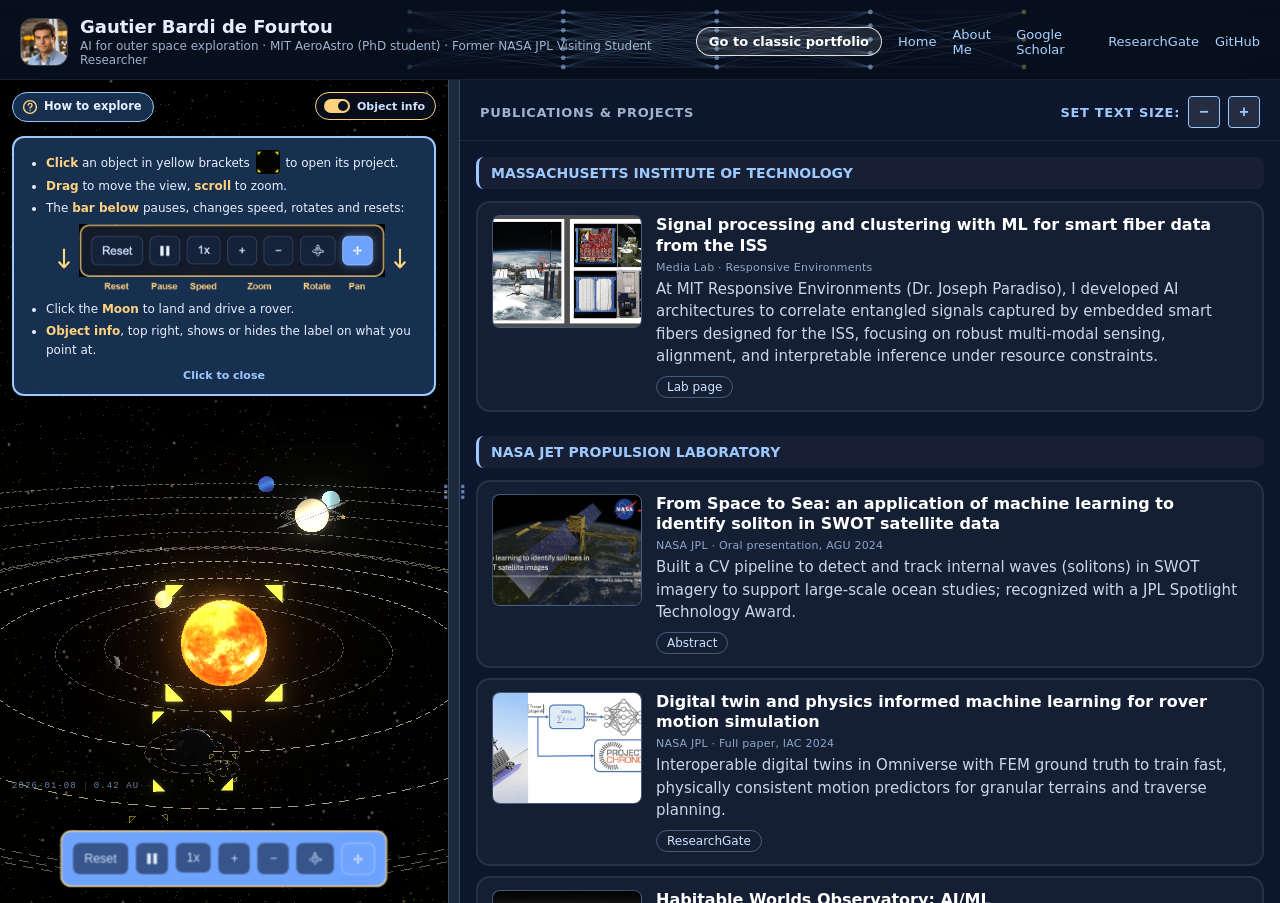
==== index.html @ c3fd6931 "Lay the detail view out as a fact sheet beside the text A project opened as a figure floated into on" ====
<!DOCTYPE html>
<html lang="en">
<head>
<meta charset="UTF-8">
<meta name="viewport" content="width=device-width, initial-scale=1.0">
<title>Solar System Research Map – Gautier Bardi de Fourtou</title>
<script>
// Mobile detection - add class to body before styles load
(function() {
  const isMobile = /Android|webOS|iPhone|iPad|iPod|BlackBerry|IEMobile|Opera Mini/i.test(navigator.userAgent) || 
                   (window.innerWidth <= 768 && window.innerHeight <= 1024);
  if (isMobile) {
    document.documentElement.classList.add('mobile-device');
  }
})();
</script>
<link rel="stylesheet" href="css/main.css">
<link rel="stylesheet" href="css/reading.css">
<link rel="stylesheet" href="demo/hover-info.css">
<link rel="stylesheet" href="demo/tour3.css">
<link rel="stylesheet" href="demo/neural.css">
<link rel="stylesheet" href="demo/mobile.css">
</head>
<body>
<!-- Simple Analytics counter -->
<script data-goatcounter="https://g242-space-portfolio.goatcounter.com/count"
        async src="//gc.zgo.at/count.js"></script>
<header class="header">
  <div class="neural-bg" id="headerNeural"></div>
  
  <img src="images/headshot.jpg" alt="Gautier Bardi de Fourtou" onclick="showAbout()"/>
  <div>
    <div class="name" onclick="showAbout()">Gautier Bardi de Fourtou</div>
    <div class="sub">AI for outer space exploration · MIT AeroAstro (PhD student) · Former NASA JPL Visiting Student Researcher</div>
  </div>
  <div class="links">
    <!-- Home is Reset: the map bar's button already returns to the opening
         view, and it is hidden at the closed-map reading stop. -->
    <a href="#" onclick="document.getElementById('btnReset').click(); return false;">Home</a>
    <a href="#about" onclick="showAbout(); return false;">About Me</a>
    <a href="https://scholar.google.co.uk/citations?user=Dm0hKWoAAAAJ&hl=en" target="_blank">Google Scholar</a>
    <a href="https://www.researchgate.net/profile/Gautier-Bardi-De-Fourtou" target="_blank">ResearchGate</a>
    <a href="https://github.com/Gautier242?tab=overview&from=2025-12-01&to=2025-12-09" target="_blank">GitHub</a>
    <!-- A reviewer used to an ordinary CV page should not have to learn a 3D
         map to read the work. Styled as a pill so it reads as the way out. -->
    <a class="portfolio-cta" href="https://gautier242.github.io/portfolio/" target="_blank" rel="noopener">Go to classic portfolio</a>
  </div>
</header>
<div class="app">
  <section class="left" id="leftPanel">
    <canvas id="canvas3d"></canvas>
    <canvas id="moonSurface" class="moon-surface"></canvas>
    <button class="instructions-toggle" id="instructionsToggle">View interaction tips</button>
    <div class="controls">
      <button id="btnReset" title="Reset View">Reset</button>
      <button id="btnPause" class="is-pause" title="Pause/Play"></button>
      
      <div style="position: relative;">
        <button id="btnSpeed" title="Animation Speed">1x</button>
        <div class="speed-dropdown" id="speedDropdown">
          <button data-speed="0.25">0.25x</button>
          <button data-speed="0.5">0.5x</button>
          <button data-speed="1">1x</button>
          <button data-speed="2">2x</button>
          <button data-speed="4">4x</button>
          <button data-speed="6">6x</button>
        </div>
      </div>

      <div id="standardControls" style="display: flex; gap: 8px;">
        <button id="btnZoomIn" title="Zoom In">+</button>
        <button id="btnZoomOut" title="Zoom Out">−</button>
        <button id="btnRotate" title="Rotate Mode (Drag)"><svg width="17" height="17" viewBox="0 0 32 32" fill="none" stroke="currentColor" stroke-width="1.4" stroke-linecap="round" stroke-linejoin="round" style="vertical-align: middle;"><defs><mask id="rotateCubeMask"><rect width="32" height="32" fill="white"/><path d="M16 7.4 L22.6 11.2 L22.6 18.8 L16 22.6 L9.4 18.8 L9.4 11.2 Z" fill="black"/></mask></defs><g mask="url(#rotateCubeMask)"><ellipse cx="16" cy="17" rx="12.6" ry="3.9"/><ellipse cx="16" cy="15" rx="3.9" ry="12.6"/></g><path d="M16 8.4 L21.7 11.7 L21.7 18.3 L16 21.6 L10.3 18.3 L10.3 11.7 Z"/><path d="M16 15 L16 8.4 M16 15 L10.3 11.7 M16 15 L21.7 11.7"/><path d="M28.6 17 l -2.3 -0.5 M28.6 17 l -0.5 2.3"/><path d="M16 2.4 l -2.3 0.5 M16 2.4 l 0.5 2.3"/></svg></button>
        <button id="btnPan" title="Pan Mode (Drag)" class="active">✢</button>
      </div>

      <div id="roverControls" style="display: none; gap: 8px;">
        <button id="btnRoverForward" title="Forward">↑</button>
        <button id="btnRoverBackward" title="Backward">↓</button>
        <button id="btnRoverLeft" title="Left">←</button>
        <button id="btnRoverRight" title="Right">→</button>
      </div>
    </div>
    
    <button class="help-toggle-btn" onclick="toggleHelp()">
      <span>ⓘ</span> HOW TO EXPLORE
    </button>

    <div class="legend" id="legendText" onclick="toggleHelp()">
  <ul class="legend-list">
    <li><b>Click</b> an object in yellow brackets <img class="legend-ret" src="images/brackets-legend.webp" width="24" height="24" alt="Four yellow corner brackets"> to open its project.</li>
    <li><b>Drag</b> to move the view, <b>scroll</b> to zoom.</li>
    <li>The <b>bar below</b> pauses, changes speed, rotates and resets:
      <span class="legend-bar-row"><svg class="legend-arrow" viewBox="0 0 16 28" aria-hidden="true"><path d="M8 2v20M2.5 16.5 8 22.5l5.5-6" fill="none" stroke="currentColor" stroke-width="2.4" stroke-linecap="round" stroke-linejoin="round"/></svg><img class="legend-bar" src="images/toolbar-legend.webp" width="370" height="87" alt="The toolbar: Reset, Pause, Speed, Zoom in and out, Rotate, Pan"><svg class="legend-arrow" viewBox="0 0 16 28" aria-hidden="true"><path d="M8 2v20M2.5 16.5 8 22.5l5.5-6" fill="none" stroke="currentColor" stroke-width="2.4" stroke-linecap="round" stroke-linejoin="round"/></svg></span></li>
    <li>Click the <b>Moon</b> to land and drive a rover.</li>
    <li><b>Object info</b>, top right, shows or hides the label on what you point at.</li>
  </ul>
  <div class="legend-close">Click to close</div>
</div>
  </section>
  <div class="resizer" id="resizer"></div>
  <aside class="right">
    <div class="neural-bg" id="rightNeural"></div>
    
    <div class="section-title" style="display: flex; justify-content: space-between; align-items: center;">
      Publications & Projects
      <div class="text-size-controls" style="display: flex; gap: 8px; align-items: center; margin-left: auto;">
        <span class="text-size-label">SET TEXT SIZE:</span>
        <button onclick="changeGlobalTextSize(-0.1)" title="Decrease text size">−</button>
        <button onclick="changeGlobalTextSize(0.1)" title="Increase text size">+</button>
    </div>
  </div>
  <div class="pubs-scroll" id="pubsList"></div>
    
    <!-- Detail View -->
    <div class="detail-view" id="detailView">
      <div class="detail-header">
        <button class="detail-close" onclick="hideDetail()" title="Close">×</button>
        <h2 id="detailHeaderTitle">Publication Details</h2>
        
        <div class="text-size-controls" style="display: flex; gap: 10px; align-items: center; margin-left: auto;">
            <span class="text-size-label">SET TEXT SIZE:</span>
            <button onclick="changeGlobalTextSize(-0.1)" title="Decrease text size">−</button>
            <button onclick="changeGlobalTextSize(0.1)" title="Increase text size">+</button>
        </div>
        </div>
      <div class="detail-content">
        <!-- Fiche layout: summary first, then the facts a reviewer looks for
             (where, venue, team, links) beside the text, not under it. -->
        <h3 class="detail-title" id="detailTitle"></h3>
        <p class="detail-lead" id="detailLead"></p>
        <div class="detail-grid">
          <aside class="detail-facts">
            <div class="detail-image" id="detailImageContainer">
              <img id="detailImg" src="" alt=""/>
            </div>
            <dl class="facts" id="detailFacts"></dl>
            <div class="detail-links" id="detailLinks"></div>
          </aside>
          <div class="detail-main">
            <div class="detail-desc" id="detailDesc"></div>
            <div id="detailSubsections"></div>
          </div>
        </div>
        <!-- superseded by the fact sheet; kept so nothing that sets them breaks -->
        <div hidden>
          <div id="detailInst"></div><div id="detailSubInst"></div>
          <div id="detailExtendedDesc"></div>
          <div id="detailAuthors"></div><div id="detailVenue"></div>
        </div>
      </div>
    </div>
  </aside>
  <div class="hover-hint" id="hoverHint"></div>
  </section>
</div>
<script src="vendor/three.min.js"></script>
<script src="js/planets-real.js"></script>
<script src="js/sun-activity.js"></script>
<script src="js/spacecraft.js"></script>
<script src="js/moon-mission.js"></script>
<script src="js/app.js"></script>
<script src="vendor/post/CopyShader.js"></script>
<script src="vendor/post/LuminosityHighPassShader.js"></script>
<script src="vendor/post/EffectComposer.js"></script>
<script src="vendor/post/RenderPass.js"></script>
<script src="vendor/post/ShaderPass.js"></script>
<script src="vendor/post/UnrealBloomPass.js"></script>
<script src="vendor/loaders/GLTFLoader.js"></script>
<script src="vendor/loaders/DRACOLoader.js"></script>
<script src="demo/cinematic.js"></script>
<script src="demo/framing.js"></script>
<script src="demo/moon-view.js"></script>
<script src="demo/real-models.js"></script>
<script src="demo/orbits.js"></script>
<script src="demo/reticles.js"></script>
<script src="demo/camera.js"></script>
<script src="demo/hover-info.js"></script>
<script src="demo/tooltips.js"></script>
<script src="demo/rover-look.js"></script>
<script src="demo/rover-tour.js"></script>
<script src="demo/tour3.js"></script>
<script src="demo/neural.js"></script>
<script src="demo/figure.js"></script>
<script src="demo/moon-touch.js"></script>
<script src="demo/mobile.js"></script>
</body>
</html>
---- css/main.css ----
:root {
  --bg: #060d1a;
  --panel: #0c162c;
  --ink: #e7eefc;
  --muted: #9fb1cc;
  --accent: #9ec9ff;
  --link: #a7d1ff;
  --selected: #6ea3ff;
  --list-font-scale: 1; 
}

.text-size-label {
    font-size: 13px;
    font-weight: 800;
    color: var(--accent); /* Uses your theme's light blue */
    text-transform: uppercase;
    white-space: nowrap;
    letter-spacing: 0.05em;
}

.detail-header .text-size-controls button {
    background: rgba(255, 255, 255, 0.1);
    border: 1px solid var(--accent);
    color: var(--accent);
    width: 30px;
    height: 30px;
    border-radius: 4px;
    cursor: pointer;
    font-weight: bold;
    display: flex;
    align-items: center;
    justify-content: center;
}

/* List View Scaling */
.pub-card { font-size: calc(15px * var(--list-font-scale)); }
.pub-title { font-size: calc(16px * var(--list-font-scale)) !important; }
.pub-inst { font-size: calc(12px * var(--list-font-scale)) !important; }
.pub-subinst { font-size: calc(11px * var(--list-font-scale)) !important; }
.pub-desc { font-size: calc(15px * var(--list-font-scale)) !important; }
.pub-links { font-size: calc(12px * var(--list-font-scale)) !important; }

/* Detail View - Increasing base sizes for readability */
.detail-title { font-size: calc(24px * var(--list-font-scale)) !important; }
.detail-inst { font-size: calc(13px * var(--list-font-scale)) !important; }
.detail-subinst { font-size: calc(12px * var(--list-font-scale)) !important; }
.detail-desc, .detail-extended-desc { font-size: calc(16px * var(--list-font-scale)) !important; }
.detail-meta, .detail-subsection li { font-size: calc(15px * var(--list-font-scale)) !important; }
.detail-links a { font-size: calc(13px * var(--list-font-scale)) !important; }

* {
  box-sizing: border-box;
  margin: 0;
  padding: 0;
}
body {
  font-family: Inter, system-ui, -apple-system, sans-serif;
  background: var(--bg);
  color: var(--ink);
  overflow: hidden;

}
a {
  color: var(--link);
  text-decoration: none;
}
a:hover {
  text-decoration: underline;
}

/* Neural Network Background - Static MLP-style */
.neural-bg {
  position: absolute;
  top: 0;
  left: 0;
  right: 0;
  bottom: 0;
  pointer-events: none;
  opacity: 0.25;
  z-index: 1;
  /* Set display to 'none' to disable neural network background */
  display: block;
}
.neural-node {
  position: absolute;
  width: 6px;
  height: 6px;
  background: rgba(158, 201, 255, 0.9);
  border-radius: 50%;
  box-shadow: 0 0 8px rgba(158, 201, 255, 0.7);
}
.neural-line {
  position: absolute;
  height: 2px;
  background: rgba(158, 201, 255, 0.4);
  transform-origin: left center;
  opacity: 0.5;
  /* position: absolute;
  height: 2px;
  background: repeating-linear-gradient(
    to right,
    rgba(158, 201, 255, 0.4) 0px,
    rgba(158, 201, 255, 0.4) 4px,
    transparent 4px,
    transparent 8px
  );
  transform-origin: left center; */
}

.header {
  display: flex;
  gap: 12px;
  align-items: center;
  padding: 16px 20px 12px;
  border-bottom: 1px solid rgba(255,255,255,.08);
  background: linear-gradient(180deg, rgba(6,13,26,.95), rgba(6,13,26,.85));
  backdrop-filter: blur(8px);
  position: relative;
  z-index: 5;
}
.header::before {
  content: '';
  position: absolute;
  top: 0;
  left: 0;
  right: 0;
  bottom: 0;
  background: 
    radial-gradient(circle at 20% 50%, rgba(110,163,255,0.02) 0%, transparent 50%),
    radial-gradient(circle at 80% 50%, rgba(110,163,255,0.02) 0%, transparent 50%);
  z-index: -1;
}
.header img {
  width: 48px;
  height: 48px;
  border-radius: 12px;
  border: 1px solid rgba(255,255,255,.2);
  cursor: pointer;
  transition: all 0.3s;
}
.header img:hover {
  transform: scale(1.05);
  border-color: var(--accent);
}
.header .name {
  font-weight: 800;
  font-size: 18px;
  cursor: pointer;
  transition: color 0.3s;
}
.header .name:hover {
  color: var(--accent);
}
.header .sub {
  color: var(--muted);
  font-size: 12px;
  margin-top: 2px;
}
.header .links {
  margin-left: auto;
  font-size: 13px;
  display: flex;
  gap: 16px;
}
.app {
  display: flex;
  height: calc(100vh - 77px);
  position: relative;
}
.left {
  flex: 0 0 35%;
  position: relative;
  background: #000;
  overflow: hidden;
  transition: flex 0.3s ease;
}
.resizer {
  width: 12px;
  background: rgba(158, 201, 255, 0.15);
  cursor: col-resize;
  position: relative;
  z-index: 50;
  transition: all 0.3s;
  display: flex;
  align-items: center;
  justify-content: center;
  border-left: 1px solid rgba(158, 201, 255, 0.2);
  border-right: 1px solid rgba(158, 201, 255, 0.2);
}
.resizer:hover {
  background: rgba(158, 201, 255, 0.35);
  width: 14px;
}
.resizer::before {
  content: '⋮⋮';
  position: absolute;
  color: rgba(158, 201, 255, 0.6);
  font-size: 18px;
  font-weight: bold;
  letter-spacing: -1px;
}
.resizer:hover::before {
  color: rgba(158, 201, 255, 1);
  letter-spacing: 0px;
}
.right {
  flex: 1;
  background: var(--panel);
  display: flex;
  flex-direction: column;
  overflow: hidden;
  position: relative;
}
#canvas3d {
  width: 100%;
  height: 100%;
  display: block;
}
.controls {
  position: absolute;
  bottom: 16px;
  left: 50%;
  transform: translateX(-50%);
  background: rgba(9, 16, 30, 0.42);
  border: 2px solid rgba(158, 201, 255, 0.4);
  border-radius: 12px;
  padding: 12px;
  backdrop-filter: blur(12px);
  z-index: 10;
  display: flex;
  gap: 8px;
  box-shadow: 0 4px 20px rgba(0, 0, 0, 0.4);
}

.controls button {
  /* blended into the map rather than a solid slab: translucent fill over a
     blur, so the scene reads through the toolbar */
  background: rgba(12, 22, 42, .55);
  backdrop-filter: blur(8px);
  color: #cfe2ff;
  border: 1px solid rgba(158, 201, 255, .22);
  border-radius: 8px;
  padding: 8px 12px;
  cursor: pointer;
  font-size: 14px;
  transition: all 0.2s;
  min-width: 36px;
  font-weight: 500;
  outline: none;
  -webkit-tap-highlight-color: transparent;
}

/* U+23F8 / U+25B6 are emoji: browsers render them from a COLOUR font, so the
   pause glyph came out orange and ignored `color` entirely. The variation
   selector helps but only where every write remembers it, and the glyph is
   written from seven different places across two files — one that forgot
   (camera.js, on every body click) was enough to bring the orange back.
   Drawn here instead, so no call site can reintroduce a colour font. */
#btnPause {
  color: #eaf1ff;
  position: relative;
  line-height: 0;
}
/* two bars for pause: a box with a middle gap punched out by a border */
#btnPause.is-pause::before {
  content: '';
  display: inline-block;
  width: 11px; height: 12px;
  border-left: 4px solid currentColor;
  border-right: 4px solid currentColor;
  box-sizing: border-box;
}
/* a right-pointing triangle for play, drawn with borders */
#btnPause.is-play::before {
  content: '';
  display: inline-block;
  width: 0; height: 0;
  border-left: 11px solid currentColor;
  border-top: 6px solid transparent;
  border-bottom: 6px solid transparent;
}

.controls button:hover {
  background: rgba(158, 201, 255, .16);
  border-color: rgba(158, 201, 255, .45);
  color: #ffffff;
  transform: translateY(-1px);
}
.controls button.active {
  background: var(--selected);
  border-color: rgba(255,255,255,.4);
  box-shadow: 0 0 10px rgba(110,163,255,.5);
  color: #ffffff;
}
.speed-dropdown {
  position: absolute;
  bottom: 100%;
  left: 0;
  margin-bottom: 8px;
  background: rgba(10, 20, 40, 0.95);
  border: 1px solid rgba(255,255,255,.2);
  border-radius: 8px;
  padding: 8px;
  display: none;
  flex-direction: column;
  gap: 6px;
  backdrop-filter: blur(12px);
  z-index: 20;
}
.speed-dropdown.active {
  display: flex;
}
.speed-dropdown button {
  background: rgba(30,60,100,.6);
  min-width: 60px;
  text-align: center;
}
.speed-dropdown button:hover {
  background: rgba(50,90,140,.8);
}
.legend {
  position: absolute;
  top: 58px; /* clears the centered HOW TO EXPLORE button */
  left: 16px;
  right: 16px;
  font-size: 12px;
  color: var(--ink);
  background: rgba(30, 60, 100, 0.8); /* Slightly more opaque for readability */
  border: 2px solid var(--accent);
  padding: 16px;
  border-radius: 12px;
  backdrop-filter: blur(12px);
  line-height: 1.6;
  box-shadow: 0 8px 32px rgba(0, 0, 0, 0.6);
  z-index: 100;
  display: none; /* Hidden by default */
  pointer-events: auto;
}

.legend.active {
  display: block; /* Shown when button is clicked */
}

.mobile-device .legend.visible {
  display: block;
}

.help-toggle-btn {
  position: absolute;
  top: 16px;
  left: 50%;                
  transform: translateX(-50%); 
  z-index: 101;
  background: rgba(30, 60, 100, 0.9);
  border: 1px solid var(--accent);
  color: var(--accent);
  padding: 8px 16px;        
  border-radius: 8px;
  cursor: pointer;
  font-size: 12px;
  font-weight: 700;
  display: flex;
  align-items: center;
  gap: 6px;
  transition: all 0.2s;
  white-space: nowrap;       
}

.help-toggle-btn:hover {
  background: var(--accent);
  color: #000;
}

/* Hide "HOW TO EXPLORE" button on mobile - mobile uses "View interaction tips" button instead */
.mobile-device .help-toggle-btn {
  display: none;
}

.section-title {
  font-size: 13px;
  color: var(--muted);
  padding: 16px 20px 12px;
  border-bottom: 1px solid rgba(255,255,255,.08);
  text-transform: uppercase;
  letter-spacing: 0.05em;
  font-weight: 600;
  position: relative;
  z-index: 2;
}
.pubs-scroll {
  flex: 1;
  overflow-y: auto;
  padding: 16px;
  scroll-behavior: smooth;
  position: relative;
  z-index: 2;
}
.pubs-scroll::-webkit-scrollbar {
  width: 8px;
}
.pubs-scroll::-webkit-scrollbar-track {
  background: rgba(255,255,255,.02);
}
.pubs-scroll::-webkit-scrollbar-thumb {
  background: rgba(255,255,255,.15);
  border-radius: 4px;
}
.institution-group {
  margin-bottom: 24px;
}
.institution-title {
  font-size: 14px;
  font-weight: 700;
  color: var(--accent);
  margin-bottom: 12px;
  padding: 8px 12px;
  background: rgba(255,255,255,.04);
  border-radius: 8px;
  border-left: 3px solid var(--accent);
}
.pub-card {
  background: rgba(255,255,255,.04);
  border: 2px solid rgba(255,255,255,.08);
  border-radius: 14px;
  padding: 16px;
  margin-bottom: 14px;
  transition: all 0.3s ease;
  cursor: pointer;
  display: block;
  overflow: auto;
}
.pub-card::after {
  content: "";
  display: table;
  clear: both;
}
.pub-card:hover {
  transform: translateY(-2px);
  border-color: rgba(110,163,255,.4);
  box-shadow: 0 4px 20px rgba(0,0,0,.3);
}
.pub-card.highlighted {
  border-color: rgba(110,163,255,.6);
  background: rgba(110,163,255,.08);
}
.pub-image {
  width: 250px;
  max-width: 45%;
  height: auto;
  min-height: 188px;
  flex-shrink: 0;
  border-radius: 8px;
  background: linear-gradient(135deg, #1a3a6a, #0d1f3f);
  border: 1px solid rgba(255,255,255,.2);
  display: flex;
  align-items: center;
  justify-content: center;
  font-size: 40px;
  overflow: hidden;
  float: left;
  margin-right: 16px;
  margin-bottom: 10px;
}
@media (max-width: 800px) {
  .pub-image {
    float: none;
    max-width: 100%;
    margin-right: 0;
  }
}
.pub-image img {
  width: 100%;
  height: 100%;
  object-fit: contain;
}
.pub-content {
  overflow: hidden;
}
.pub-header {
  margin-bottom: 8px;
}
.pub-title {
  font-size: 15px;
  font-weight: 600;
  color: #cfe2ff;
  line-height: 1.3;
  margin-bottom: 4px;
}
.pub-title:hover {
  color: var(--accent);
}
.pub-inst {
  font-size: 11px;
  color: var(--accent);
  font-weight: 500;
  text-transform: uppercase;
  letter-spacing: 0.03em;
}
.pub-subinst {
  font-size: 10px;
  color: var(--muted);
  font-weight: 400;
  text-transform: none;
  letter-spacing: 0.02em;
  margin-top: 3px;
  font-style: italic;
}
.pub-desc {
  font-size: 14px;
  color: #dbe7ff;
  line-height: 1.4;
  margin-bottom: 8px;
  text-align: justify;
}
.pub-meta {
  font-size: 1px;
  color: var(--muted);
  line-height: 1.5;
  margin-top: 8px;
}
.pub-links {
  margin-top: 8px;
  padding-top: 8px;
  border-top: 1px solid rgba(255,255,255,.08);
  font-size: 11px;
  clear: both;
}
.pub-links a {
  margin-right: 12px;
}

/* Detail View */
.detail-view {
  position: absolute;
  top: 0;
  left: 0;
  right: 0;
  bottom: 0;
  background: var(--panel);
  z-index: 100;
  overflow-y: auto;
  display: none;
}
.detail-view.active {
  display: block;
}

:root {
  --detail-font-scale: 1;
}
.detail-content {
  font-size: calc(16px * var(--detail-font-scale));
}
.text-size-controls {
  display: flex;
  gap: 5px;
  margin-left: auto;
  align-items: center;
}
.text-size-controls button {
    background: rgba(255, 255, 255, 0.1);
    border: 1px solid var(--accent); /* Changed from rgba to var(--accent) */
    color: var(--accent);
    width: 32px;  /* Increased from 28px */
    height: 32px; /* Increased from 28px */
    border-radius: 4px;
    cursor: pointer;
    font-weight: bold;
    font-size: 16px; /* Added for better visibility */
}

.detail-header {
  display: flex;
  align-items: center;
  gap: 12px;
  padding: 20px;
  border-bottom: 1px solid rgba(255,255,255,.08);
  position: sticky;
  top: 0;
  background: var(--panel);
  z-index: 10;
}
.detail-close {
  background: rgba(255,255,255,.1);
  border: 1px solid rgba(255,255,255,.2);
  color: var(--ink);
  width: 32px;
  height: 32px;
  border-radius: 6px;
  cursor: pointer;
  display: flex;
  align-items: center;
  justify-content: center;
  font-size: 16px;
  transition: all 0.2s;
}
.detail-close:hover {
  background: rgba(255,255,255,.2);
}
.detail-content {
  padding: 20px;
  clear: both;
}
.detail-top {
  display: block;
  margin-bottom: 20px;
}
.detail-image {
  width: 100%;
  max-width: 500px;
  height: auto;
  /* was min-height:350px with object-fit:cover below, which cropped every
     figure to fill a fixed box. These are scientific figures; they are shown
     whole or not at all. The box now follows the figure. */
  min-height: 0;
  border-radius: 12px;
  overflow: hidden;
  border: 1px solid rgba(255,255,255,.2);
  display: flex;
  align-items: center;
  justify-content: center;
  background: linear-gradient(135deg, #1a3a6a, #0d1f3f);
  float: left;
  margin-right: 20px;
  margin-bottom: 20px;
}
.detail-image.about-image {
  max-width: 125px;
  min-height: 125px;
}
.detail-image img {
  width: 100%;
  height: auto;
  object-fit: contain;
  display: block;
  cursor: zoom-in;
}
.detail-info {
  min-width: 0;
}
.detail-title {
  font-size: 22px;
  font-weight: 700;
  color: #cfe2ff;
  margin-bottom: 12px;
  line-height: 1.2;
}
.detail-inst {
  font-size: 12px;
  color: var(--accent);
  font-weight: 600;
  text-transform: uppercase;
  letter-spacing: 0.05em;
  margin-bottom: 12px;
}
.detail-subinst {
  font-size: 11px;
  color: var(--muted);
  font-weight: 400;
  text-transform: none;
  letter-spacing: 0.02em;
  margin-top: -8px;
  margin-bottom: 12px;
  font-style: italic;
}
.detail-desc {
  font-size: 15px;
  color: #dbe7ff;
  line-height: 1.6;
  text-align: justify;
}
.detail-extended {
  clear: both;
  padding: 0 20px 20px;
}
.detail-meta {
  font-size: 14px;
  color: var(--muted);
  line-height: 1.8;
  margin-bottom: 16px;
}
.detail-meta strong {
  color: var(--accent);
}
.detail-subsection {
  margin-top: 24px;
}
.detail-subsection h4 {
  font-size: 16px;
  color: var(--accent);
  margin-bottom: 12px;
  font-weight: 600;
}
.detail-subsection ul {
  list-style: none;
  padding: 0;
}
.detail-subsection li {
  margin-bottom: 8px;
  padding-left: 16px;
  position: relative;
  line-height: 1.6;
}
.detail-subsection li::before {
  content: '→';
  position: absolute;
  left: 0;
  color: var(--accent);
}
.detail-links {
  padding-top: 16px;
  border-top: 1px solid rgba(255,255,255,.08);
}
.detail-links a {
  display: inline-block;
  margin-right: 16px;
  margin-bottom: 8px;
  padding: 8px 16px;
  background: rgba(110,163,255,.2);
  border-radius: 6px;
  color: var(--accent);
  text-decoration: none;
  font-size: 12px;
  transition: all 0.2s;
}
.detail-links a:hover {
  background: rgba(110,163,255,.3);
  transform: translateY(-1px);
}

/* Responsive image sizing based on panel width */
@media (max-width: 1200px) {
  .pub-image {
    width: 200px;
    min-height: 150px;
  }
}
@media (max-width: 900px) {
  .pub-image {
    width: 150px;
    min-height: 113px;
  }
}
/* Moon Surface View */
.moon-surface {
  position: absolute;
  top: 0;
  left: 0;
  width: 100%;
  height: 100%;
  display: none;
  background: radial-gradient(ellipse at center, #1a1a2e 0%, #000000 100%);
}
.moon-surface.active {
  display: block;
}
/* Hover Hints */
.hover-hint {
  position: fixed;
  background: rgba(10, 20, 40, 0.95);
  color: var(--accent);
  padding: 8px 12px;
  border-radius: 8px;
  font-size: 12px;
  font-weight: 500;
  pointer-events: none;
  z-index: 1000;
  border: 1px solid rgba(158, 201, 255, 0.3);
  box-shadow: 0 4px 12px rgba(0, 0, 0, 0.5);
  white-space: nowrap;
  opacity: 0;
  transition: opacity 0.2s;
  backdrop-filter: blur(8px);
}
.hover-hint.active {
  opacity: 1;
}

/* ============================================
   MOBILE RESPONSIVE STYLES
   ============================================ */
.mobile-device body {
  overflow-y: auto;
  overflow-x: hidden;
}

/* Mobile Header - Compact with headshot only */
.mobile-device .header {
  flex-direction: row;
  align-items: center;
  padding: 12px 16px;
  gap: 12px;
}

.mobile-device .header img {
  width: 40px;
  height: 40px;
  border-radius: 10px;
}

.mobile-device .header .name {
  font-size: 16px;
  margin-top: 0;
}

.mobile-device .header .sub {
  font-size: 11px;
  margin-top: 2px;
  line-height: 1.3;
}

.mobile-device .header .links {
  margin-left: auto;
  margin-top: 0;
  flex-wrap: wrap;
  gap: 12px;
  font-size: 12px;
}

/* Mobile App Layout - Vertical Stack */
.mobile-device .app {
  flex-direction: column;
  height: auto;
  min-height: calc(100vh - 120px);
}

/* Mobile Animation Section - Always fixed reduced size (1/5th smaller than 25vh = 20vh) */
.mobile-device .left {
  flex: 0 0 auto;
  width: 100%;
  height: 20vh !important;
  min-height: 180px !important;
  order: 2;
  position: relative;
}

/* Remove expand button */
.mobile-device .left::before {
  display: none;
}

.mobile-device .resizer {
  display: none;
}

/* Mobile Controls - Finger-friendly buttons - Only show when expanded */
.mobile-device .controls {
  bottom: 12px;
  left: 50%;
  transform: translateX(-50%);
  padding: 8px;
  gap: 6px;
  flex-wrap: nowrap;
  justify-content: center;
  max-width: 95%;
  opacity: 0;
  pointer-events: none;
  transition: opacity 0.3s ease;
  white-space: nowrap;
  overflow-x: auto;
}

/* Smaller controls for mobile - 1.125x size (50% bigger than 0.75x), bottom center, always visible */
.mobile-device .left .controls {
  opacity: 0.6;
  pointer-events: all;
  padding: 5px;
  gap: 3.5px;
  max-width: auto;
  left: 50%;
  right: auto;
  transform: translateX(-50%) scale(1.125);
  transform-origin: bottom center;
  bottom: 8px;
}

.mobile-device .left .controls button {
  min-width: 33px;
  min-height: 30px;
  padding: 5px 8px;
  font-size: 11px;
}

.mobile-device .controls button {
  min-width: 50px;
  min-height: 44px;
  padding: 10px 14px;
  font-size: 16px;
  font-weight: 600;
  touch-action: manipulation;
  
}

/* Mobile Instructions Button - Only show when expanded */
.mobile-device .instructions-toggle {
  position: absolute;
  top: 12px;
  right: 12px;
  background: rgba(30, 60, 100, 0.6);
  border: 2px solid rgba(158, 201, 255, 0.4);
  border-radius: 8px;
  padding: 7px 9px;
  color: var(--accent);
  font-size: 12px;
  font-weight: 600;
  cursor: pointer;
  z-index: 15;
  opacity: 0;
  pointer-events: none;
  transition: opacity 0.3s ease;
  touch-action: manipulation;
  backdrop-filter: blur(12px);
  box-shadow: 0 4px 12px rgba(0, 0, 0, 0.4);
}

/* Instructions toggle always visible on mobile */
.mobile-device .instructions-toggle {
  opacity: 1;
  pointer-events: all;
}

/* Mobile Legend - Toggleable */
.mobile-device .legend {
  position: absolute;
  top: 50px;
  left: 16px;
  right: 16px;
  font-size: 11px;
  color: var(--ink);
  background: rgba(30, 60, 100, 0.5);
  border: 2px solid rgba(158, 201, 255, 0.4);
  padding: 12px 16px;
  border-radius: 12px;
  backdrop-filter: blur(12px);
  line-height: 1.5;
  box-shadow: 0 4px 20px rgba(0, 0, 0, 0.4);
  display: none;
  z-index: 14;
}

.mobile-device .legend.visible {
  display: block;
}

/* Speed button - Show on mobile when expanded */
.mobile-device .speed-dropdown {
  position: absolute;
  bottom: 100%;
  left: 0;
  margin-bottom: 8px;
  background: rgba(10, 20, 40, 0.95);
  border: 1px solid rgba(255,255,255,.2);
  border-radius: 8px;
  padding: 8px;
  display: none;
  flex-direction: column;
  gap: 6px;
  backdrop-filter: blur(12px);
  z-index: 1000 !important;
  min-width: 70px;
}

.mobile-device .speed-dropdown.active {
  display: flex;
}

/* keep the fixed-positioned dropdown within the screen on small viewports */
.mobile-device .speed-dropdown {
  max-height: 70vh;
  overflow-y: auto;
}

.mobile-device .speed-dropdown button {
  background: rgba(30,60,100,.6);
  min-width: 60px;
  text-align: center;
}

.mobile-device .speed-dropdown button:hover {
  background: rgba(50,90,140,.8);
}

/* Rotate/pan buttons always visible on mobile */
.mobile-device #btnRotate,
.mobile-device #btnPan {
  display: inline-block;
}

/* Zoom buttons visible on mobile when expanded */
.mobile-device #btnZoomIn,
.mobile-device #btnZoomOut {
  display: inline-block;
}

/* Speed button visible on mobile (speed selection x2/x4/x6 restored) */
.mobile-device #btnSpeed {
  display: inline-block;
}

/* Mobile Publications Section - Always takes remaining space */
.mobile-device .right {
  flex: 1 1 auto;
  order: 3;
  max-height: 80vh;
  min-height: 400px;
  position: relative;
}

.mobile-device .section-title {
  padding: 12px 16px;
  font-size: 12px;
  cursor: pointer;
  user-select: none;
  position: relative;
  background: rgba(30, 60, 100, 0.3);
  transition: background 0.2s;
}

.mobile-device .section-title:active {
  background: rgba(30, 60, 100, 0.5);
}



.mobile-device .right.expanded .section-title::after {
  transform: rotate(180deg);
}

.mobile-device .pubs-scroll {
  padding: 12px;
  max-height: calc(80vh - 50px);
  overflow-y: auto;
}

/* Mobile Publication Cards */
.mobile-device .pub-card {
  padding: 12px;
  margin-bottom: 12px;
}

.mobile-device .pub-image {
  width: 120px;
  max-width: 120px;
  /* Force auto height to kill the green empty space */
  height: auto !important;
  min-height: 0 !important;
  
  float: left;
  margin-right: 16px;
  margin-bottom: 12px; /* Reduced slightly */
  flex-shrink: 0;
  box-sizing: border-box;
  
  /* Ensure frame hugs image */
  display: block;
}

.mobile-device .pub-image img {
  width: 100%;
  height: auto;
  object-fit: contain;
}

.mobile-device .pub-content {
  overflow: visible;
  display: block;
}

.mobile-device .pub-header {
  margin-bottom: 8px;
  width: auto;
  /* No max-width constraint - let it flow naturally to the right of image */
}

.mobile-device .pub-title {
  font-size: 16px;
  margin-bottom: 4px;
}

.mobile-device .pub-inst {
  font-size: 12px;
  margin-bottom: 2px;
}

.mobile-device .pub-subinst {
  font-size: 11px;
  margin-bottom: 8px;
}

.mobile-device .pub-desc {
  display: block;
  margin-top: 12px;
  font-size: 14px;
  line-height: 1.6;
}

.mobile-device .pub-meta {
  clear: both;
  width: 100%;
  margin-top: 12px;
  font-size: 12px;
}

.mobile-device .pub-links {
  clear: both;
  width: 100%;
  margin-top: 8px;
  font-size: 12px;
}

/* Disable hover effects on mobile */
.mobile-device .pub-card:hover {
  transform: none;
}

.mobile-device .pub-card.highlighted {
  border-color: rgba(110,163,255,.6);
  background: rgba(110,163,255,.08);
}

/* Disable hover hints on mobile */
.mobile-device .hover-hint {
  display: none;
}

/* Mobile Detail View */
.mobile-device .detail-view {
  position: absolute;
  top: 0;
  left: 0;
  right: 0;
  bottom: 0;
  z-index: 200;
  max-height: 100%;
  overflow-y: auto;
}

.mobile-device .detail-image {
  float: none;
  /* Image takes full width, title starts below */
  max-width: 75%; 
  width: auto;
  height: auto !important; /* Fixes the frame height issue */
  min-height: 0 !important;
  
  /* margin-right: 0; */
  /* margin-bottom: 16px; */
  margin: 0 auto 16px auto;
  flex-shrink: 0;
  border-radius: 12px;
  overflow: hidden;
  border: 1px solid rgba(255,255,255,.2);
  display: block; 
  background: linear-gradient(135deg, #1a3a6a, #0d1f3f);
}

.mobile-device .detail-image img {
  width: 100%;
  height: auto;
  display: block; /* Removes tiny gap at bottom of image */
  object-fit: contain;
}

.mobile-device .detail-image.about-image {
  max-width: 125px;
  min-height: 125px;
  width: 125px;
  height: 125px;
}

.mobile-device .detail-image img {
  width: 100%;
  height: auto;
  object-fit: contain;
}

.mobile-device .detail-top {
  display: block;
  margin-bottom: 20px;
  overflow: hidden;
}

.mobile-device .detail-info {
  overflow: visible;
  display: block;
  min-width: 0;
}

.mobile-device .detail-title {
  margin-bottom: 12px;
  font-size: 20px;
  line-height: 1.2;
  text-align: justify;
}

.mobile-device .detail-inst {
  margin-bottom: 12px;
  font-size: 13px;
}

.mobile-device .detail-subinst {
  margin-top: -8px;
  margin-bottom: 12px;
  font-size: 12px;
}

.mobile-device .detail-desc {
  text-align: left;
  line-height: 1.6;
  font-size: 15px;
  margin-top: 12px;
  text-align: justify;
  text-justify: inter-word;
  /* Always start below the picture from far left to far right */
}

.mobile-device .detail-extended {
  clear: both;
  width: 100%;
  margin-top: 0;
  padding: 0 20px 20px;
}

.mobile-device .detail-extended-desc {
  width: 100%;
  margin-bottom: 16px;
  font-size: 15px;
  line-height: 1.6;
  text-align: left;
  /* Starts from far left below the picture, just like authors/venue */
}

.mobile-device .detail-content {
  padding: 16px;
}

/* Disable thin interactions on mobile - no pinch zoom */
.mobile-device canvas {
  touch-action: pan-x pan-y;
}

/* Prevent text selection during drag on mobile */
.mobile-device * {
  -webkit-tap-highlight-color: transparent;
  -webkit-touch-callout: none;
}

/* ==========================================================================
   MISSION: VIPER — HUD, intro card, exit button (v1 blue palette)
   ========================================================================== */
#missionHud {
  position: absolute;
  top: 64px; /* below the HOW TO EXPLORE button zone */
  right: 16px;
  z-index: 60;
  font-family: ui-monospace, 'SF Mono', Menlo, monospace;
  background: rgba(30, 60, 100, 0.9);
  border: 1px solid var(--accent);
  border-radius: 10px;
  padding: 10px 14px;
  min-width: 150px;
  display: none;
  backdrop-filter: blur(8px);
  box-shadow: 0 4px 20px rgba(0, 0, 0, 0.4);
}
#missionHud.visible { display: block; }
.hud-row {
  display: flex;
  align-items: baseline;
  gap: 8px;
  font-size: 12px;
  line-height: 1.9;
  color: var(--ink);
}
.hud-title {
  font-size: 10px;
  font-weight: 700;
  letter-spacing: 0.12em;
  color: var(--accent);
  border-bottom: 1px solid rgba(158, 201, 255, 0.3);
  padding-bottom: 5px;
  margin-bottom: 5px;
}
.hud-label { color: var(--muted); font-size: 10px; letter-spacing: 0.06em; }
.hud-value { color: #ffffff; font-weight: 600; margin-left: auto; font-variant-numeric: tabular-nums; }
.hud-unit { color: var(--muted); font-size: 9px; }

#missionExit {
  position: absolute;
  bottom: 16px;
  right: 16px;
  z-index: 60;
  display: none;
  font-family: inherit;
  font-size: 12px;
  font-weight: 700;
  background: rgba(30, 60, 100, 0.9);
  border: 1px solid var(--accent);
  color: var(--accent);
  border-radius: 8px;
  padding: 9px 14px;
  cursor: pointer;
  backdrop-filter: blur(8px);
}
#missionExit.visible { display: block; }
#missionExit:hover { background: var(--accent); color: #000; }

#missionIntro {
  position: absolute;
  inset: 0;
  z-index: 90;
  display: none;
  align-items: center;
  justify-content: center;
  background: rgba(3, 8, 16, 0.55);
}
#missionIntro.visible { display: flex; }
.intro-card {
  max-width: 340px;
  margin: 16px;
  background: rgba(12, 22, 44, 0.97);
  border: 2px solid var(--accent);
  border-radius: 12px;
  padding: 22px 24px;
  text-align: center;
  box-shadow: 0 8px 32px rgba(0, 0, 0, 0.6);
}
.intro-eyebrow {
  font-family: ui-monospace, 'SF Mono', Menlo, monospace;
  font-size: 9px;
  font-weight: 600;
  letter-spacing: 0.14em;
  color: var(--muted);
  margin-bottom: 10px;
}
.intro-card h3 {
  font-size: 21px;
  font-weight: 800;
  color: #cfe2ff;
  margin-bottom: 10px;
}
.intro-card p { font-size: 13px; color: var(--ink); line-height: 1.55; margin-bottom: 14px; }
.intro-keys {
  font-family: ui-monospace, 'SF Mono', Menlo, monospace;
  font-size: 10.5px;
  color: var(--muted);
  margin-bottom: 16px;
}
.intro-keys span { color: var(--accent); font-weight: 700; }
#missionStart {
  font-size: 13px;
  font-weight: 700;
  background: var(--selected);
  color: #ffffff;
  border: 1px solid rgba(255, 255, 255, 0.3);
  border-radius: 8px;
  padding: 11px 22px;
  cursor: pointer;
}
#missionStart:hover { background: var(--accent); color: #000; }

.mobile-device #missionHud { top: 10px; right: 10px; min-width: 124px; padding: 8px 10px; }
.mobile-device #missionHud .hud-row { font-size: 10.5px; line-height: 1.7; }
.mobile-device #missionExit { bottom: 76px; right: 10px; }

/* ==========================================================================
   MOBILE LANDSCAPE: switch from the stacked portrait layout to a desktop-like
   side-by-side view (animation left, publications right). Scoped to
   .mobile-device so real desktops (always landscape) are never affected.
   Body becomes a flex column (header + app) so the app fills the exact
   remaining height with no magic numbers.
   ========================================================================== */
@media (orientation: landscape) {
  .mobile-device body {
    display: flex;
    flex-direction: column;
    height: 100vh;
    height: 100dvh;
    overflow: hidden;
  }
  .mobile-device .header { flex: 0 0 auto; }

  .mobile-device .app {
    flex: 1 1 auto;
    flex-direction: row;
    height: auto;
    min-height: 0;
  }

  /* Animation on the left */
  .mobile-device .left {
    order: 1;
    flex: 0 0 42%;
    width: 42%;
    height: 100% !important;
    min-height: 0 !important;
  }

  /* Publications on the right, internal scroll (page itself doesn't scroll) */
  .mobile-device .right {
    order: 2;
    flex: 1 1 auto;
    height: 100%;
    max-height: none;
    min-height: 0;
    display: flex;
    flex-direction: column;
  }
  .mobile-device .section-title { flex: 0 0 auto; }
  .mobile-device .pubs-scroll {
    flex: 1 1 auto;
    max-height: none;
    height: auto;
    overflow-y: auto;
  }

  /* thin divider between the panels, matching desktop (no drag needed) */
  .mobile-device .resizer {
    display: block;
    flex: 0 0 2px;
    width: 2px;
    background: rgba(158, 201, 255, 0.25);
    cursor: default;
  }

  /* controls back to their normal always-visible state in the left panel */
  .mobile-device .left .controls { bottom: 8px; }
}

/* ==========================================================================
   MOBILE: the VIPER mission intro overlay is appended inside .left, which on
   mobile is only ~20vh tall with overflow:hidden — the card and its BEGIN
   TRAVERSE button got clipped and were unreachable. Promote the overlay to a
   full-screen fixed layer and cap the card so the whole thing (button
   included) is always visible and scrollable if needed.
   ========================================================================== */
.mobile-device #missionIntro {
  position: fixed;
  inset: 0;
  z-index: 3000;
  padding: 16px;
}
.mobile-device .intro-card {
  max-width: 90vw;
  max-height: 84vh;
  overflow-y: auto;
  padding: 18px 18px;
}
.mobile-device .intro-card h3 { font-size: 18px; }
.mobile-device .intro-card p { font-size: 12.5px; line-height: 1.5; margin-bottom: 12px; }
.mobile-device .intro-keys { font-size: 11px; margin-bottom: 14px; }
.mobile-device #missionStart { padding: 13px 24px; font-size: 14px; }

/* Way out to the traditional portfolio. The 3D map is not what someone used to
   a normal CV page expects to land on, so this one header link is a pill
   instead of plain text. Mobile turns it back into an icon (mobile.css). */
.header .links a.portfolio-cta {
  padding: 6px 12px;
  border: 1px solid var(--accent);
  border-radius: 999px;
  color: var(--accent);
  text-decoration: none;
  font-weight: 600;
  white-space: nowrap;
  transition: background 0.2s;
}
.header .links a.portfolio-cta:hover { background: rgba(110,163,255,.18); }
/* Desktop: first in the row, left of Home, vertically centred in the banner,
   and white so it stands out from the plain links. Kept last in the markup so
   the phone's icon row (mobile.js) does not reorder. */
html:not(.mobile-device) .header .links { align-items: center; }
html:not(.mobile-device) .header .links a.portfolio-cta {
  order: -1;
  color: #fff;
  border-color: rgba(255, 255, 255, .85);
  background: rgba(255, 255, 255, .1);
}
html:not(.mobile-device) .header .links a.portfolio-cta:hover { background: rgba(255, 255, 255, .22); }

/* "In the press" on the lunar base project. Two screenshots that were
   rendering ~800 px wide, taller than the window. They sit side by side now,
   sized off the viewport height so they stay a thumbnail on any screen, and
   each opens full size in a new tab (same pattern as the figure, figure.js).
   The caption is held to its image's width by the width:0/min-width trick. */
.press-row { display: flex; flex-wrap: wrap; gap: 16px; margin: 10px 0 16px; }
.press-fig { display: inline-flex; flex-direction: column; }
.press-fig img {
  display: block; width: auto; max-width: 100%; object-fit: contain;
  height: clamp(220px, 52vh, 560px);
  border-radius: 8px; cursor: zoom-in;
  border: 1px solid rgba(158, 201, 255, .25);
}
.press-fig a:hover img { border-color: var(--accent); }
.press-cap {
  width: 0; min-width: 100%;
  font-size: .85em; opacity: .72; margin-top: 6px; line-height: 1.4;
  text-align: left;   /* the description is justified; at this width that leaves holes */
}
.mobile-device .press-fig img { height: clamp(140px, 34vh, 300px); }
---- css/reading.css ----
/* READING — the redesign for legibility (branch redesign/reading).
 *
 * The list and the detail view were set as justified, dense blocks with
 * blue bold phrases through them. This sheet restyles both for reading:
 * left-aligned text, shorter lines, quieter colour, facts set apart.
 * Desktop rules are scoped to html:not(.mobile-device); phones keep the
 * layout mobile.css gives them unless a rule says otherwise.
 */

/* ---- 1. the project list: thumbnail, title, where, summary, chips -------- */
html:not(.mobile-device) .pub-card {
  display: flex; gap: 14px; align-items: flex-start;
  padding: 12px 14px; margin-bottom: 10px;
}
html:not(.mobile-device) .pub-card::after { content: none; }
html:not(.mobile-device) .pub-image {
  float: none; margin: 0; width: 150px; max-width: 30%;
  /* a 4:3 thumbnail; updateImageSizes() writes an inline min-height sized
     for the old figures, which made every thumbnail a square crop */
  aspect-ratio: 4 / 3; height: auto; min-height: 0 !important;
}
html:not(.mobile-device) .pub-image img { object-fit: cover; }
html:not(.mobile-device) .pub-content { flex: 1; min-width: 0; }
html:not(.mobile-device) .pub-header { margin-bottom: 4px; }
html:not(.mobile-device) .pub-title { color: #fff; }
/* the group heading above already names the institution */
html:not(.mobile-device) .pub-card .pub-inst { display: none; }
.pub-where {
  font-style: normal !important;
  color: #8fa6c8 !important;
  margin-top: 2px;
}
html:not(.mobile-device) .pub-desc {
  text-align: left;
  line-height: 1.5;
  color: #c9d6ec;
  margin: 4px 0 0;
}
.pub-chips {
  display: flex; flex-wrap: wrap; gap: 6px;
  border-top: 0 !important; padding-top: 0 !important; margin-top: 8px !important;
}
.pub-chips a {
  margin: 0 !important;
  padding: 3px 10px; border-radius: 999px;
  border: 1px solid rgba(158, 201, 255, .35);
  color: #cfe2ff; text-decoration: none;
  transition: background .15s, border-color .15s;
}
.pub-chips a:hover { background: rgba(158, 201, 255, .14); border-color: var(--accent); }

/* ---- 2. the detail view: summary first, facts beside the text ---------- */
.detail-content { padding: 22px 26px 30px; }
.detail-title { color: #fff; margin-bottom: 8px; }
.detail-lead {
  font-size: calc(16.5px * var(--list-font-scale));
  line-height: 1.6; color: #eef3fc;
  max-width: 72ch; margin: 0 0 22px;
}
.detail-grid {
  display: grid;
  grid-template-columns: minmax(200px, 32%) minmax(0, 1fr);
  gap: 30px; align-items: start;
}
.detail-facts { position: sticky; top: 12px; }
/* main.css floats this figure left of the text; here it heads the fact column */
.detail-image {
  float: none; max-width: 100%; margin: 0 0 14px;
}
.detail-image.about-image { max-width: 140px; }
.facts { margin: 0 0 14px; font-size: calc(13px * var(--list-font-scale)); }
.facts dt {
  font-size: 10.5px; letter-spacing: .09em; text-transform: uppercase;
  color: #8fa6c8; font-weight: 700; margin-top: 12px;
}
.facts dt:first-child { margin-top: 0; }
.facts dd { margin: 3px 0 0; color: #e6eefb; line-height: 1.45; }
.detail-links { border-top: 0; padding-top: 0; }
.detail-links.pub-chips a {
  display: inline-block; padding: 4px 11px; background: none;
  border: 1px solid rgba(158, 201, 255, .4); border-radius: 999px;
  color: #cfe2ff; font-size: calc(12.5px * var(--list-font-scale)) !important;
}
.detail-links.pub-chips a:hover { transform: none; background: rgba(158, 201, 255, .14); }
.detail-main .detail-desc {
  text-align: left; line-height: 1.75; color: #c9d6ec; max-width: 70ch;
}
.detail-main .detail-desc strong { color: #fff; font-weight: 600; }
.detail-main .detail-subsection h4 { color: #fff; }

.mobile-device .detail-content { padding: 14px 12px 22px; }
.mobile-device .detail-grid { grid-template-columns: 1fr; gap: 14px; }
.mobile-device .detail-facts { position: static; }
---- demo/hover-info.css ----
/* OBJECT READOUT — instrument tag attached to the object, not a panel. */

.obj-layer {
  position: absolute; inset: 0; pointer-events: none; z-index: 45;
  font-family: ui-monospace, "SF Mono", "JetBrains Mono", Menlo, monospace;
  font-variant-numeric: tabular-nums;
}

/* ---- the tag ---------------------------------------------------------- */
/* The tick/circle is gone. A marker anchored at the label's left edge sat
   down-right of the object and read as pointing at nothing; the label
   following the object is a clearer association than a disconnected dot. */
.obj-tag {
  position: absolute; left: 0; top: 0;
  display: flex; flex-direction: column; align-items: flex-start;
  gap: 2px;
  padding: 0; background: none; border: 0;   /* a label, not a panel */
  white-space: nowrap;
  opacity: 0; transition: opacity .13s linear;
  text-shadow: 0 1px 4px rgba(0, 0, 0, .9), 0 0 10px rgba(0, 0, 0, .7);
}
/* Deliberately below full strength: this is annotation over a render, and
   at full opacity it competed with the scene it describes. */
.obj-layer.on .obj-tag { opacity: .82; }
.obj-layer.on .obj-tag.off-screen { opacity: 0; }
.obj-layer.no-info .obj-tag { display: none; }

.obj-nm {
  font-size: 11.5px; font-weight: 700; letter-spacing: .17em;
  color: #b9cbe6;                      /* muted by default */
}
.obj-sub {
  font-size: 9.5px; letter-spacing: .07em; color: #8ba0c0;
}
/* Gold is reserved for bodies that actually carry published work, so the
   colour means something rather than decorating every label. */
.obj-tag.has-pubs .obj-nm { color: #ffd88f; }

.obj-badge {
  margin-top: 2px;
  padding: 2px 6px; border: 0; border-radius: 2px;
  font: 700 8.5px/1.35 ui-monospace, Menlo, monospace; letter-spacing: .13em;
  color: #14100a; background: rgba(255, 210, 127, .9);
  cursor: pointer; pointer-events: auto;
  text-shadow: none;
  transition: background .15s;
}
.obj-badge:hover { background: #ffe4ad; }
.obj-badge:focus-visible { outline: 2px solid #fff; outline-offset: 1px; }

/* ---- persistent corner readout ---------------------------------------- */
.obj-corner {
  /* clears the toolbar at its largest: 16 px margin + 63 px bar x 1.3
     (tour3.js scales it with the map) = 98 px, plus a gap */
  position: absolute; left: 12px; bottom: 112px;
  display: flex; align-items: center; gap: 8px;
  font-size: 9px; letter-spacing: .12em; color: #6d84a6;
}
.obj-sep { width: 1px; height: 9px; background: rgba(158, 201, 255, .22); }

/* ---- info toggle ------------------------------------------------------ */
.obj-toggle {
  position: absolute; top: 12px; right: 12px; z-index: 62;
  display: flex; align-items: center; gap: 7px;
  height: 28px; padding: 0 10px 0 8px; border-radius: 999px;
  font: 600 11px/1 Inter, system-ui, sans-serif;
  color: #cfe2ff; background: rgba(9, 16, 30, .88);
  border: 1px solid rgba(158, 201, 255, .3);
  box-shadow: 0 4px 14px rgba(0, 0, 0, .4);
  backdrop-filter: blur(8px);
  cursor: pointer;
  transition: color .15s, border-color .15s, background .15s;
}
.obj-toggle:hover { color: #fff; border-color: #9ec9ff; background: rgba(158, 201, 255, .18); }
.obj-toggle:focus-visible { outline: 2px solid #9ec9ff; outline-offset: 2px; }
.obj-toggle.off { color: #7f96b8; border-color: rgba(158, 201, 255, .16); }

.obj-sw {
  position: relative; display: block; flex: 0 0 auto;
  width: 26px; height: 14px; border-radius: 999px;
  background: #ffd27f; transition: background .18s ease;
}
.obj-sw i {
  position: absolute; top: 2px; left: 14px;
  width: 10px; height: 10px; border-radius: 50%;
  background: #0a1220; transition: left .18s cubic-bezier(.3,.8,.3,1);
}
.obj-toggle.off .obj-sw { background: rgba(158, 201, 255, .28); }
.obj-toggle.off .obj-sw i { left: 2px; background: #7f96b8; }
.obj-sw-lab { white-space: nowrap; }

@media (prefers-reduced-motion: reduce) {
  .obj-tag { transition: none; }
}
---- demo/tour3.css ----
/* HOW TO EXPLORE button, plus the pill chrome the rover tour reuses. */

.t3-layer {
  position: absolute; inset: 0; z-index: 60; pointer-events: none;
  opacity: 0; transition: opacity .25s ease;
}
.t3-layer.on { opacity: 1; }

/* ---- pill: bottom-centre, above the control bar ----------------------- */
.t3-pill {
  position: absolute; left: 50%; bottom: 74px; transform: translateX(-50%);
  display: flex; align-items: center; gap: 9px;
  padding: 7px 7px 7px 12px; border-radius: 999px;
  background: rgba(9, 16, 30, .95);
  border: 1px solid rgba(158, 201, 255, .3);
  box-shadow: 0 10px 30px rgba(0, 0, 0, .55);
  backdrop-filter: blur(10px);
  white-space: nowrap; pointer-events: auto;
}
.t3-icon { width: 17px; height: 17px; color: #ffd27f; flex: 0 0 auto; }
.t3-label {
  font: 600 12.5px/1 Inter, system-ui, sans-serif;
  letter-spacing: -.005em; color: #eaf2fd;
}
.t3-dots { display: flex; gap: 4px; margin-left: 1px; }
.t3-dots i {
  width: 4px; height: 4px; border-radius: 50%;
  background: rgba(158, 201, 255, .3); transition: background .2s, width .2s;
}
.t3-dots i.on { background: #9ec9ff; width: 11px; border-radius: 2px; }

/* Next is the primary move-along; Skip stays quiet beside it. */
.t3-next {
  display: flex; align-items: center; gap: 3px;
  font: 600 11px/1 Inter, sans-serif; letter-spacing: .01em;
  color: #cfe2ff; cursor: pointer;
  background: rgba(158, 201, 255, .12);
  border: 1px solid rgba(158, 201, 255, .26);
  border-radius: 999px; padding: 6px 9px 6px 11px;
  transition: background .15s, border-color .15s, color .15s;
}
.t3-next svg { width: 11px; height: 11px; }
.t3-next:hover {
  background: rgba(158, 201, 255, .22); border-color: #9ec9ff; color: #fff;
}
.t3-skip {
  font: 600 10px/1 Inter, sans-serif; letter-spacing: .05em;
  color: #7f96b8; background: none; border: 0; cursor: pointer;
  padding: 4px 6px 4px 4px;
}
.t3-skip:hover { color: #e7eefc; }
.t3-next:focus-visible, .t3-skip:focus-visible {
  outline: 2px solid #9ec9ff; outline-offset: 2px;
}

/* ---- ghost cursor / wheel / halo -------------------------------------- */
.t3-ghost {
  position: absolute; left: 0; top: 0; opacity: 0;
  filter: drop-shadow(0 3px 7px rgba(0, 0, 0, .6));
  transition: opacity .2s linear;
}
.t3-ghost.t3-press { animation: t3press .42s ease; }
@keyframes t3press { 0%, 100% { scale: 1; } 40% { scale: .8; } }

.t3-halo {
  position: absolute; left: 0; top: 0;
  width: 42px; height: 42px; margin: -21px 0 0 -21px;
  border-radius: 50%; border: 1.5px solid #ffd27f;
  opacity: 0; transition: opacity .2s linear;
}
.t3-halo.on { opacity: 1; animation: t3halo 1.6s ease-out infinite; }
.t3-halo.t3-halo-wide {
  width: var(--hw, 200px); height: var(--hh, 44px);
  margin: calc(var(--hh, 44px) / -2) 0 0 calc(var(--hw, 200px) / -2);
  border-radius: 10px; animation: none; opacity: .9;
}
@keyframes t3halo {
  0%   { transform: scale(.72); opacity: .9; }
  75%  { transform: scale(1.5); opacity: 0; }
  100% { transform: scale(1.5); opacity: 0; }
}

/* ---- help affordance: labelled, so it reads as help ------------------- */
.t3-replay {
  position: absolute; top: 12px; left: 12px; z-index: 61;
  display: flex; align-items: center; gap: 6px;
  height: 30px; padding: 0 11px 0 9px; border-radius: 999px;
  font: 600 11.5px/1 Inter, system-ui, sans-serif; letter-spacing: -.005em;
  color: #cfe2ff; background: rgba(9, 16, 30, .88);
  border: 1px solid rgba(158, 201, 255, .3);
  box-shadow: 0 4px 14px rgba(0, 0, 0, .4);
  backdrop-filter: blur(8px);
  cursor: pointer; opacity: 0; pointer-events: none;
  transition: opacity .3s, color .15s, border-color .15s, background .15s;
}
.t3-replay svg { width: 16px; height: 16px; flex: 0 0 auto; color: #ffd27f; }
.t3-replay.show { opacity: 1; pointer-events: auto; }
.t3-replay:hover {
  color: #fff; border-color: #9ec9ff; background: rgba(158, 201, 255, .18);
}
.t3-replay:focus-visible { outline: 2px solid #9ec9ff; outline-offset: 2px; }

/* Tour controls must stay clickable over the moon canvas. */
.t3-pill, .t3-next, .t3-skip { pointer-events: auto; }

/* ...but ONLY while their tour is running. The main tour and the rover tour
   put their pills at the same spot, and the main one sits later in the DOM.
   At opacity 0 it is invisible but still hit-testable, so it swallowed every
   click meant for the rover's Next/Skip — they looked completely dead.
   Opacity does not disable pointer events; this does. */
.t3-layer:not(.on),
.t3-layer:not(.on) * { pointer-events: none !important; }

/* Quiet arrival hint for rover mode — says what you can do and gets out of
   the way, instead of launching a tutorial nobody asked for. */
.rov-hint {
  position: absolute; left: 50%; top: 54px; transform: translateX(-50%) translateY(-6px);
  display: flex; align-items: baseline; gap: 9px;
  padding: 8px 14px; border-radius: 999px; white-space: nowrap;
  background: rgba(9, 16, 30, .88);
  border: 1px solid rgba(158, 201, 255, .24);
  backdrop-filter: blur(8px);
  pointer-events: none; opacity: 0; z-index: 62;
  transition: opacity .35s ease, transform .35s ease;
}
.rov-hint.on { opacity: 1; transform: translateX(-50%) translateY(0); }
.rov-hint b {
  font: 700 12px/1 Inter, system-ui, sans-serif; letter-spacing: .01em; color: #ffd88f;
}
.rov-hint span {
  font: 500 11.5px/1 Inter, system-ui, sans-serif; color: #b6c8e2;
}

/* ---- toolbar tooltip -------------------------------------------------- */
.tb-tip {
  position: absolute; left: 0; top: 0; z-index: 70;
  padding: 5px 9px; border-radius: 5px; white-space: nowrap;
  font: 600 11px/1 Inter, system-ui, sans-serif; color: #eaf2fd;
  background: rgba(9, 16, 30, .96);
  border: 1px solid rgba(158, 201, 255, .3);
  box-shadow: 0 6px 18px rgba(0, 0, 0, .5);
  pointer-events: none; opacity: 0;
  transition: opacity .12s linear;
}
.tb-tip.on { opacity: 1; }

@media (prefers-reduced-motion: reduce) {
  .t3-halo.on, .t3-ghost.t3-press { animation: none; }
  .tb-tip { transition: none; }
}

/* ---- the legend "How to explore" opens -------------------------------
   The old tour hid #legendText outright. It is the help now, so it only
   stays hidden on phones, where mobile.js shows its own sheet instead.
   The old centred banner button stays retired: .t3-replay replaces it. */
.help-toggle-btn { display: none !important; }
.mobile-device #legendText { display: none !important; }
#legendText {
  top: 56px; left: 50%; right: auto; transform: translateX(-50%);
  width: max-content; max-width: min(460px, calc(100% - 24px));
  padding: 12px 16px 10px; cursor: pointer;
}
/* The button takes the legend's own blue while it is open, so the two read
   as one thing: this appeared because that was pressed. */
.t3-replay[aria-expanded="true"] {
  color: var(--ink); background: rgba(30, 60, 100, .8); border-color: var(--accent);
}
.legend-list { margin: 0; padding-left: 16px; }
.legend-list li { margin: 0 0 3px; }
.legend-list b { color: #ffd27f; font-weight: 600; }
.legend-ret {
  display: inline-block; width: 24px; height: 24px; vertical-align: -7px;
  margin: 0 2px; border-radius: 4px;
}
.legend-bar-row {
  display: flex; align-items: center; justify-content: center; gap: 8px;
  margin: 6px 0 4px;
}
.legend-bar { display: block; width: 82%; height: auto; }
/* two arrows either side of the picture, pointing down at the real bar */
.legend-arrow {
  flex: 0 0 auto; width: 14px; height: 26px; color: #ffd27f;
}
.legend-close {
  margin-top: 6px; text-align: center;
  font-size: 11px; font-weight: 600; color: var(--accent);
}

/* ---- toolbar: yellow outline, and lit while the legend is open ----------
   Desktop only; the phone bar is its own dock (mobile.css). */
html:not(.mobile-device) .controls {
  border-color: rgba(255, 210, 127, .75);
  background: rgba(110, 163, 255, .16);   /* light blue tint, still see-through */
}
/* While "How to explore" is open the bar it talks about lights up: the same
   blue as a selected button (var(--selected), the Pan button at the far
   right) and a pulsing yellow glow, so the picture in the legend and the bar are
   matched at a glance. */
html:not(.mobile-device) .left:has(#legendText.active) .controls {
  background: var(--selected);
  animation: tb-blink 2s ease-in-out infinite;
}
@keyframes tb-blink {
  0%, 100% { border-color: rgba(255, 210, 127, .75); box-shadow: 0 0 0 0 rgba(255, 210, 127, 0), 0 4px 20px rgba(0, 0, 0, .4); }
  50% { border-color: #ffd27f;
        box-shadow: 0 0 0 6px rgba(255, 210, 127, .45), 0 0 34px 6px rgba(255, 210, 127, .6), 0 0 60px rgba(110, 163, 255, .7); }
}
/* Object info is the other control the legend names; ring it while open. */
html:not(.mobile-device) .left:has(#legendText.active) .obj-toggle {
  border-color: #ffd27f;
  animation: info-glow 2s ease-in-out infinite;
}
@keyframes info-glow {
  50% { box-shadow: 0 0 0 4px rgba(255, 210, 127, .4), 0 0 22px 4px rgba(255, 210, 127, .55); }
}
@media (prefers-reduced-motion: reduce) {
  html:not(.mobile-device) .left:has(#legendText.active) .controls,
  html:not(.mobile-device) .left:has(#legendText.active) .obj-toggle { animation: none; }
}
---- demo/neural.css ----
/* AI motif lives in the HEADER band only. The right panel gets no
   background at all.

   NOTE: an earlier version of this file carried
       .right > *:not(#rightNeural) { position: relative; z-index: 1; }
   which silently overrode .detail-view's `position: absolute; z-index: 100`.
   The detail panel then laid out as a relative block 93px down the column
   instead of covering the panel, leaving the list's institution heading
   sliced in half above it. Do not reintroduce a blanket rule over
   `.right > *` — .detail-view depends on its own positioning. */

#rightNeural { display: none !important; }

#headerNeural {
  position: absolute; inset: 0;
  opacity: 1 !important;
  z-index: 0;
  pointer-events: none;
  overflow: hidden;
}
/* keep the header's real content above the motif */
.header > *:not(#headerNeural) { position: relative; z-index: 1; }

/* switcher chrome */
.nn-bar {
  position: fixed; left: 50%; bottom: 16px; transform: translateX(-50%);
  z-index: 5000; display: flex; align-items: center; gap: 5px;
  padding: 7px 9px; border-radius: 8px;
  background: rgba(10, 16, 30, .93);
  border: 1px solid rgba(255, 210, 127, .22);
  box-shadow: 0 10px 34px rgba(0, 0, 0, .6);
  backdrop-filter: blur(12px);
  max-width: calc(100vw - 24px); flex-wrap: wrap; justify-content: center;
}
.nn-lab {
  font: 700 8.5px/1 ui-monospace, Menlo, monospace;
  letter-spacing: .2em; color: #a8894e; padding: 0 6px 0 2px;
}
.nn-bar button {
  font: 600 12px/1 Inter, system-ui, sans-serif;
  padding: 7px 12px; border-radius: 5px; cursor: pointer;
  background: transparent; border: 1px solid transparent; color: #9db4d4;
  transition: background .15s, color .15s, border-color .15s;
}
.nn-bar button:hover { background: rgba(255, 210, 127, .1); color: #e7eefc; }
.nn-bar button.on {
  background: rgba(255, 210, 127, .16);
  border-color: rgba(255, 210, 127, .5); color: #fff;
}
.nn-bar button:focus-visible { outline: 2px solid #ffd27f; outline-offset: 2px; }
.nn-note {
  font: 400 11px/1 Inter, sans-serif; color: #62789a;
  padding-left: 8px; border-left: 1px solid rgba(255, 210, 127, .18);
  margin-left: 4px; max-width: 320px;
}
@media (max-width: 820px) { .nn-note { display: none; } }
---- demo/mobile.css ----
/* ==========================================================================
   Mobile layout overlay.

   Everything here is scoped to .mobile-device (real phone) or (pointer:coarse)
   (any touch device, including a phone asking for the desktop site — that
   request turns .mobile-device off, so capability queries are the only thing
   that still applies there).

   Desktop with a mouse matches neither and is untouched.
   ========================================================================== */

/* ---- 1. header: one row, links become icons ---------------------------- */
.mobile-device .header {
  padding: 6px 12px;
  gap: 8px;
  min-height: 0;
}
.mobile-device .header img {
  width: 34px; height: 34px;
  border-radius: 9px;
  flex: 0 0 auto;
}
/* name shrinks with an ellipsis before it ever pushes the icons off-screen */
.mobile-device .header > div:not(.links):not(.neural-bg) {
  min-width: 0;
  flex: 1 1 auto;
}
.mobile-device .header .name {
  font-size: 14px;
  line-height: 1.15;
  white-space: nowrap;
  overflow: hidden;
  text-overflow: ellipsis;
}
/* the affiliations line moves into About Me — it cost 2 wrapped lines here */
.mobile-device .header .sub { display: none; }

.mobile-device .header .links {
  margin-left: auto;
  flex: 0 0 auto;
  flex-wrap: nowrap;
  gap: 3px;
  font-size: 0;          /* kills the text nodes; icons carry the meaning */
}
.mobile-device .header .links a {
  width: 32px; height: 40px;
  display: flex; align-items: center; justify-content: center;
  border-radius: 8px;
  color: var(--accent);
  text-decoration: none;
  -webkit-tap-highlight-color: transparent;
}
.mobile-device .header .links a:active { background: rgba(158,201,255,.16); }
.mobile-device .header .links a svg { width: 19px; height: 19px; display: block; }
/* the AI motif behind the header is decoration this screen cannot spare */
.mobile-device #headerNeural { display: none; }

/* the header slides away while you read and comes back the moment you scroll
   up, so the list gets the whole screen without losing the way back */
.mobile-device .header {
  position: sticky;
  top: 0;
  z-index: 60;
  transition: transform .22s ease;
  will-change: transform;
}
.mobile-device.m-hide-head .header { transform: translateY(-100%); }

/* ---- 2. map: 40vh, and nothing sits on top of it ------------------------ */
.mobile-device .app {
  min-height: 0;
}
/* main.css sets .app to calc(100vh - 77px) — a hard-coded header height that
   the mobile header has never actually been, so the difference showed as a
   band of body background along the bottom of the page. Let the column do the
   arithmetic instead: body owns the viewport, .app takes what the header
   leaves. dvh so the browser's own toolbar is excluded. */
.mobile-device body {
  display: flex;
  flex-direction: column;
  height: 100vh;
  height: 100dvh;
  overflow: hidden;
}
.mobile-device .app {
  flex: 1 1 auto;
  height: auto !important;
  min-height: 0;
}

/* Three stops on the chevron: 36vh, 22vh, closed. */
.mobile-device .left {
  height: 36vh !important;
  min-height: 190px !important;
}
/* two stops for the map/text trade, set by the bar between the panels.
   Full screen covers the "more map" end, so a third stop was noise. */
.mobile-device.m-text .left { height: 22vh !important; min-height: 150px !important; }

/* ---- the map/text split bar -------------------------------------------- */
.m-split {
  order: 2;
  display: flex;
  align-items: center;
  justify-content: center;
  gap: 10px;
  padding: 2px 0 3px;
  background: rgba(9, 16, 30, .55);
  border-top: 1px solid rgba(255,255,255,.06);
  border-bottom: 1px solid rgba(255,255,255,.06);
}
.m-split-b {
  display: flex; align-items: center; justify-content: center;
  width: 46px; height: 26px;
  background: none; border: 0; padding: 0;
  color: var(--accent);
  touch-action: manipulation;
  -webkit-tap-highlight-color: transparent;
}
.m-split-b svg { width: 17px; height: 17px; display: block; }
.m-split-b:disabled { opacity: .25; }
.m-split-grip {
  width: 34px; height: 3px; border-radius: 2px;
  background: rgba(158, 201, 255, .3);
}

/* The control bar rides along the bottom edge of the map, on the same line as
   the expand button, with no background of its own — the buttons carry their
   own translucency, so the scene reads straight through the row. As a solid
   band under the map this cost ~52px of a screen that has none to spare. */
/* One centred row along the bottom edge of the map: the play/speed controls
   and the full-screen button together, so nothing can be orphaned off the
   edge. Width follows the screen; if a narrow phone cannot fit the row it
   scrolls sideways rather than wrapping to a second line. */
.m-dock {
  position: absolute;
  left: 0;
  right: 0;
  bottom: max(8px, env(safe-area-inset-bottom, 0px));
  z-index: 28;
  display: flex;
  align-items: center;
  justify-content: center;         /* centred, whatever the screen width */
  flex-wrap: nowrap;
  gap: 5px;
  padding: 0 8px;
  background: none !important;     /* the row itself draws nothing */
  border: 0;
  box-shadow: none;
  backdrop-filter: none;
  overflow-x: auto;
  overflow-y: hidden;
  -webkit-overflow-scrolling: touch;
  scrollbar-width: none;
}
.m-dock::-webkit-scrollbar { display: none; }

/* inside the dock the control bar is a plain row, not a floating panel */
.mobile-device .m-dock .controls {
  position: static;
  transform: none;
  opacity: 1;
  pointer-events: all;
  background: none !important;
  border: none;
  box-shadow: none;
  padding: 0;
  gap: 4px;
  max-width: none;
  backdrop-filter: none;
  flex-wrap: nowrap;               /* never a second row */
  white-space: nowrap;
}
/* the inner groups app.js toggles are rows too */
.mobile-device .m-dock #standardControls,
.mobile-device .m-dock #roverControls {
  display: flex;
  flex-wrap: nowrap;
  gap: 4px;
}
/* each button carries the translucency instead of the bar behind them */
.mobile-device .m-dock .controls button {
  min-width: 38px;
  min-height: 34px;
  height: 34px;
  font-size: 12px;
  padding: 0 8px;
  flex: 0 0 auto;
  background: rgba(9, 16, 30, .34);
  border: 1px solid rgba(158, 201, 255, .20);
  color: #cfe2ff;
  backdrop-filter: blur(8px);
}
.mobile-device .m-dock #btnPause,
.mobile-device .m-dock #btnPause:hover { color: #ffffff; }
.mobile-device .m-dock .controls button.active {
  background: rgba(158, 201, 255, .20);
  border-color: rgba(158, 201, 255, .55);
  color: #ffffff;
}

/* On a narrow phone (iPhone SE and friends) eight buttons at full size
   overflow and the row scrolls instead of centring. Shave them a little so
   the whole toolbar fits and stays centred. */
@media (max-width: 370px) {
  .mobile-device .m-dock { gap: 4px; padding: 0 6px; }
  .mobile-device .m-dock .controls { gap: 4px; }
  .mobile-device .m-dock .controls button { min-width: 32px; padding: 0 5px; }
}

/* ---- 3. the buttons that were stacked in the same corner ---------------- */
/* Three things wanted the top corners of a 180px map:
     .obj-toggle          (hover-info.css:61)  top:12 right:12
     .instructions-toggle (main.css:855)       top:12 right:12   <- exact overlap
     .t3-replay           (tour3.css:144)      top:12 left:12
   On a phone the tour is replaced by a text sheet (.m-help), so tour3's own
   button and the tips button are both hidden here; desktop keeps them. */
.mobile-device .instructions-toggle,
.mobile-device .t3-replay { display: none !important; }

/* Object info drives a hover tag and there is no hover on a phone; the corner
   readout is a date and an "AU" figure with nothing to anchor them to.
   Keyed on .mobile-device alone, NOT on a class a script adds. This used to
   need .m-noinfo, which mobile.js - the last of 20 scripts - set at the end
   of startup, while hover-info.js creates the button eight scripts earlier.
   The result was the desktop Object info button sitting on the map through
   the whole load and then being swapped for the Full screen button, which
   reads as two different pages loading. .mobile-device is set by the inline
   script in <head>, so this hides it before the first paint. */
.mobile-device .obj-toggle,
.mobile-device .obj-corner { display: none !important; }

/* ---- 4. the floating map buttons --------------------------------------- */
.m-btn {
  position: absolute;
  z-index: 30;
  display: flex; align-items: center; justify-content: center;
  gap: 6px;
  min-width: 32px; height: 32px;
  padding: 0 8px;
  background: rgba(9, 16, 30, .55);
  border: 1px solid rgba(158, 201, 255, .26);
  border-radius: 10px;
  color: #cfe2ff;
  font: 600 11.5px/1 Inter, system-ui, sans-serif;
  backdrop-filter: blur(10px);
  touch-action: manipulation;
  -webkit-tap-highlight-color: transparent;
}
.m-btn svg { width: 17px; height: 17px; display: block; flex: 0 0 auto; }
.m-btn:active { background: rgba(158, 201, 255, .18); }
.m-help   { top: 8px; left: 8px; }
/* top-right, clear of the browser's bottom toolbar and of the object-info
   corner, which is hidden on mobile anyway */
.m-expand {
  top: max(8px, env(safe-area-inset-top, 0px));
  right: 8px;
  min-width: 38px; height: 32px;
  padding: 0 10px 0 8px;
  background: rgba(9, 16, 30, .78);
  border-color: rgba(158, 201, 255, .45);
}
/* The icon alone was not being found against a starfield. The word says what
   the control does and widens the target at the same time. */
.mobile-device .m-expand-t {
  font: 700 11px/1 Inter, system-ui, sans-serif;
  letter-spacing: .02em;
}
.mobile-device.m-full .m-expand {
  position: fixed;
  top: max(10px, env(safe-area-inset-top, 0px));
  right: 10px;
  z-index: 403;
}

.mobile-device.m-full .left {
  position: fixed;
  inset: 0;
  height: 100vh !important;
  height: 100dvh !important;       /* excludes the browser's own chrome */
  width: 100vw;
  z-index: 400;
  margin: 0;
}
/* Full screen: anchor the row to the VISUAL viewport. 100vh on a phone
   includes the strip behind the browser's own bottom toolbar, so an
   absolutely-positioned row inside a 100vh map sits underneath it — which is
   exactly how the full-screen exit button vanished. position:fixed measures
   against what is actually on screen. */
.mobile-device.m-full .m-dock {
  position: fixed;
  left: 0; right: 0;
  bottom: max(14px, env(safe-area-inset-bottom, 0px));
  z-index: 402;
}
.mobile-device.m-full body { overflow: hidden; }

/* ---- 4b. the "how to explore" card ------------------------------------- */
/* Sits over the top of the map, inside it, with no backdrop: the project list
   below stays readable and scrollable while it is up. */
.m-sheet {
  position: absolute; left: 8px; right: 8px; top: 46px; bottom: 8px;
  z-index: 35; display: none; align-items: flex-start;
  pointer-events: none;
}
.mobile-device.m-sheet-on .m-sheet { display: flex; }
.m-sheet-card {
  position: relative;
  width: 100%;
  max-height: 100%;
  overflow-y: auto;
  pointer-events: auto;
  background: rgba(12, 23, 40, .94);
  border: 1px solid rgba(158, 201, 255, .4);
  border-radius: 12px;
  box-shadow: 0 8px 24px rgba(0, 0, 0, .5);
  padding: 12px 14px;
  color: var(--ink);
}
.m-sheet-h { font: 700 15px/1.2 Inter, system-ui, sans-serif; margin-bottom: 4px; }
.m-sheet-sec {
  font: 600 9.5px/1 ui-monospace, SFMono-Regular, Menlo, monospace;
  letter-spacing: .14em; text-transform: uppercase;
  color: var(--accent); margin: 14px 0 6px;
}
.m-sheet-card ul { margin: 0; padding-left: 18px; }
.m-sheet-card li { font-size: 12.5px; line-height: 1.4; margin-bottom: 3px; }
.m-sheet-x.m-sheet-close {
  position: absolute; top: 4px; right: 4px; margin: 0;
  width: 36px; min-height: 36px; padding: 0;
  font-size: 20px; background: none; border: 0;
}
/* first visit: the button blinks three times before the card opens from it */
.m-help.m-blink { animation: m-blink .6s ease-in-out 3; }
@keyframes m-blink {
  50% { background: rgba(255, 210, 127, .35); border-color: #ffd27f; color: #fff; }
}
@media (prefers-reduced-motion: reduce) { .m-help.m-blink { animation: none; } }
.m-sheet-card b { color: #cfe2ff; }
.m-sheet-x {
  margin-top: 8px; width: 100%; min-height: 38px;
  background: rgba(158, 201, 255, .16);
  border: 1px solid rgba(158, 201, 255, .45);
  border-radius: 10px; color: #cfe2ff;
  font: 600 13px/1 Inter, system-ui, sans-serif;
}

/* ---- 5. publication list: figure + institution + title ------------------ */
.mobile-device .pub-desc,
.mobile-device .pub-meta,
.mobile-device .pub-links { display: none; }
.mobile-device .pub-card { padding: 10px; margin-bottom: 8px; }
/* main.css:36-47 sets every list/detail size as
   `calc(Npx * var(--list-font-scale)) !important`, so a plain font-size here
   is silently ignored. Same form, mobile base values, higher specificity —
   this keeps the visitor's own text-size buttons working. */
.mobile-device .pub-card  { font-size: calc(13px   * var(--list-font-scale)) !important; }
.mobile-device .pub-title { font-size: calc(14px   * var(--list-font-scale)) !important;
                            line-height: 1.3; }
.mobile-device .pub-subinst { font-size: calc(10.5px * var(--list-font-scale)) !important;
                            opacity: .78; line-height: 1.35; margin-top: 3px; }
/* the grouped band above each card already names the institution — printing
   it again inside the card cost ~30px per card for a repeated string */
.mobile-device .pub-card .pub-inst { display: none; }

/* A thumbnail beside the text, not a full-width figure above it. Full width
   was tried and rejected: it turns the list into a gallery and pushes the
   titles apart, and this is a list you read.

   float:left is set explicitly because main.css:464 drops the float under
   800px, so on a phone the image has always been a block ABOVE the text -
   the text has never sat beside it here. 124x86 is ~20% wider than the old
   104x72 and 43% more area, which is as far as it goes before the title
   column gets too narrow to read.

   object-fit:contain, never cover: these are scientific figures and cropping
   one is not acceptable. */
.mobile-device .pub-image {
  float: left;
  width: 124px;
  max-width: 38%;
  height: 86px !important;
  min-height: 0 !important;
  aspect-ratio: auto;
  margin: 0 12px 6px 0;
}
.mobile-device .pub-image img {
  width: 100%;
  height: 100% !important;
  object-fit: contain !important;
}

/* the list's own title row wrapped to two lines next to SET TEXT SIZE */
.mobile-device .right > .section-title {
  padding: 8px 12px;
  font-size: 11px;
  gap: 8px;
}
.mobile-device .right > .section-title .text-size-label { font-size: 9px; }
.mobile-device .right > .section-title button { width: 26px; height: 26px; }

/* ---- 6. detail view: the header bar was desktop-sized ------------------- */
.mobile-device .detail-header {
  padding: 10px 12px;
  gap: 8px;
}
.mobile-device .detail-header h2 {
  font-size: 13px;
  font-weight: 600;
  letter-spacing: .02em;
  opacity: .75;
  margin: 0;
}
.mobile-device .detail-header .text-size-controls { gap: 6px; }
.mobile-device .detail-header .text-size-controls button { width: 26px; height: 26px; }
.mobile-device .detail-header .text-size-label { font-size: 9px; }
.mobile-device .detail-content { padding: 12px; }
/* same !important/scale form as the list above — this is the "publication
   details is written way too big" complaint: the base was 24px for the title
   and 16px for the body, sized for a 500px desktop column. */
.mobile-device .detail-title {
  font-size: calc(17px * var(--list-font-scale)) !important;
  margin-bottom: 8px; line-height: 1.25;
}
.mobile-device .detail-inst { font-size: calc(12px * var(--list-font-scale)) !important;
                              margin-bottom: 8px; }
.mobile-device .detail-subinst { font-size: calc(11px * var(--list-font-scale)) !important; }
.mobile-device .detail-desc,
.mobile-device .detail-extended-desc {
  font-size: calc(13.5px * var(--list-font-scale)) !important;
  line-height: 1.55;
}
.mobile-device .detail-extended { padding: 0 12px 16px; }
.mobile-device .detail-image { max-width: 100%; margin-bottom: 12px; }

/* ---- VIPER on a phone: no mission furniture ----------------------------
   The HUD panel (samples, speed, distance) and the EXIT MISSION button are
   desktop affordances. On a 390px screen they cover the drive view, and the
   way out is already the map's own controls. Desktop keeps both. */
.mobile-device #missionHud,
.mobile-device #missionExit { display: none !important; }

/* the canvas owns every gesture on it: one finger rotates/pans, two pinch.
   main.css allowed pan-x pan-y, which let the browser scroll the page out
   from under a two-finger pinch. The list below is still scrollable. */
.mobile-device #canvas3d,
.mobile-device #moonSurface { touch-action: none; }

/* ---- 7. touch capability, independent of the user-agent ----------------- */
/* A phone set to "Desktop site" loses .mobile-device entirely. It still gets
   these, so the divider is grabbable and the hit targets are finger-sized. */
@media (pointer: coarse) {
  .resizer {
    width: 14px;
    touch-action: none;          /* required, or the browser scrolls instead */
    background: rgba(158, 201, 255, .10);
  }
  .resizer::after {
    content: '';
    position: absolute;
    top: 50%; left: 50%;
    transform: translate(-50%, -50%);
    width: 3px; height: 40px;
    border-radius: 2px;
    background: rgba(158, 201, 255, .5);
  }
  /* A phone on "Desktop site" lays out at ~980px and scales that onto a
     ~393px screen, so the 14px strip above lands as 5.6 PHYSICAL pixels -
     the reason the divider is almost impossible to catch with a thumb. The
     answer is a bigger target, not a fatter line: stretch the ::before box
     15px past each edge so the grab area is ~44px to a finger, while what
     you SEE stays the 14px strip. Pointer events on it bubble to .resizer,
     which owns the drag.
     Note what is deliberately NOT declared here: `content`. main.css:194
     puts the visible grip glyph in this same pseudo-element, and redeclaring
     content would erase it on every coarse-pointer device. Only the box is
     touched, and the flex centring puts the glyph back where the auto
     position had it, so nothing looks different. */
  .resizer::before {
    top: 0; bottom: 0;
    left: -15px; right: -15px;
    display: flex;
    align-items: center;
    justify-content: center;
  }
  .controls button { min-height: 34px; }
}

/* ---- 12. bigger toolbar in full screen ---------------------------------- */
/* The dock buttons are 34px because a 40vh map has no vertical room to spare.
   Full screen does have the room, and the rover's arrows are the one control
   you HOLD DOWN rather than tap, so they get the largest target of all.
   Height is what makes a target hittable, so on a narrow phone the widths are
   shaved back rather than the heights. */
.mobile-device.m-full .m-dock,
.mobile-device.m-full .m-dock .controls { gap: 7px; }

.mobile-device.m-full .m-dock .controls button {
  min-width: 44px;
  min-height: 44px;
  height: 44px;
  font-size: 14px;
  padding: 0 10px;
}
.mobile-device.m-full .m-dock #roverControls button {
  min-width: 54px;
  min-height: 48px;
  height: 48px;
  font-size: 21px;
  line-height: 1;
}
.mobile-device.m-full .m-expand { min-width: 44px; height: 44px; }

@media (max-width: 370px) {
  .mobile-device.m-full .m-dock,
  .mobile-device.m-full .m-dock .controls { gap: 5px; }
  .mobile-device.m-full .m-dock .controls button { min-width: 38px; padding: 0 7px; }
  .mobile-device.m-full .m-dock #roverControls button { min-width: 46px; }
}

/* ---- 13. the closed stop ------------------------------------------------ */
/* The third chevron stop. The map goes, the chevron STAYS — it is the only way
   to bring the map back, so hiding it here would strand the visitor in a list
   with no route to the solar system. */
.mobile-device.m-read .left { display: none !important; }

/* The two titles replace the static "Publications & Projects" text, so the
   mode switch costs no vertical height on a screen that has none to spare. */
/* ---- 15. ?fig=wide — the full-width card, for comparison ---------------- */
/* Temporary A/B so the two card layouts can be judged on a real phone.
   Delete this block and the m-fig-wide line in mobile.js once decided. */
.mobile-device.m-fig-wide .pub-image {
  float: none;
  width: 100%;
  max-width: 100%;
  height: auto !important;
  aspect-ratio: 16 / 9;
  margin: 0 0 10px;
}

/* ---- 16. landscape: the three stops trade WIDTH, not height ------------ */
/* css/main.css:1373 already turns .app into a row in landscape and gives the
   map 42% of the width. Section 2 of THIS file then forces
   height: 36vh !important; min-height: 190px !important on .left - written
   for the stacked portrait layout, and it wins on load order because this
   file comes last. Measured at 844x390 before this block existed:
     .left     354x190 inside a 337px-tall row  -> 147px of dead sky under it
     .m-split  844x397 at 0,0                   -> the chevron over the screen
     .resizer  order:0                          -> the divider left of the map
   All three are corrected here rather than in main.css, so the portrait
   layout and the desktop layout are both left exactly as they are.
   .m-full is excluded throughout: full screen is position:fixed inset:0 and
   must keep its own 100vw/100vh box. */
@media (orientation: landscape) {
  .mobile-device:not(.m-full) .left,
  .mobile-device:not(.m-full).m-text .left {
    height: 100% !important;
    min-height: 0 !important;
  }

  /* the stops trade horizontal space now. m-read keeps the display:none from
     section 13, which is what closes the map entirely. */
  .mobile-device:not(.m-full) .left {
    flex: 0 0 42% !important;
    width: 42% !important;
  }
  .mobile-device:not(.m-full).m-text .left {
    flex: 0 0 27% !important;
    width: 27% !important;
  }

  /* the chevron becomes the vertical divider between the two panels */
  .mobile-device:not(.m-full) .m-split {
    flex: 0 0 auto;
    flex-direction: column;
    gap: 16px;
    padding: 0 4px;
    border-top: 0;
    border-bottom: 0;
    border-left: 1px solid rgba(255,255,255,.06);
    border-right: 1px solid rgba(255,255,255,.06);
  }
  /* 46x26 laid on its side. The arrows still point where the map EDGE moves:
     rotating -90deg turns the portrait "up = shrink" into "left = shrink",
     which is the same promise in the new axis. */
  .mobile-device:not(.m-full) .m-split-b { width: 28px; height: 46px; }
  .mobile-device:not(.m-full) .m-split-b svg { transform: rotate(-90deg); }
  .mobile-device:not(.m-full) .m-split-grip { width: 3px; height: 34px; }

  /* main.css's landscape block shows .resizer as a 2px line but never gives
     it an order, so it defaults to 0 and renders BEFORE the map. The chevron
     is the divider in this layout; the line is redundant either way. */
  .mobile-device .resizer { display: none !important; }
}

/* the Classic Portfolio pill is an icon here like every other header link */
.mobile-device .header .links a.portfolio-cta {
  padding: 0;
  border: 0;
  border-radius: 8px;
  font-weight: 400;
}
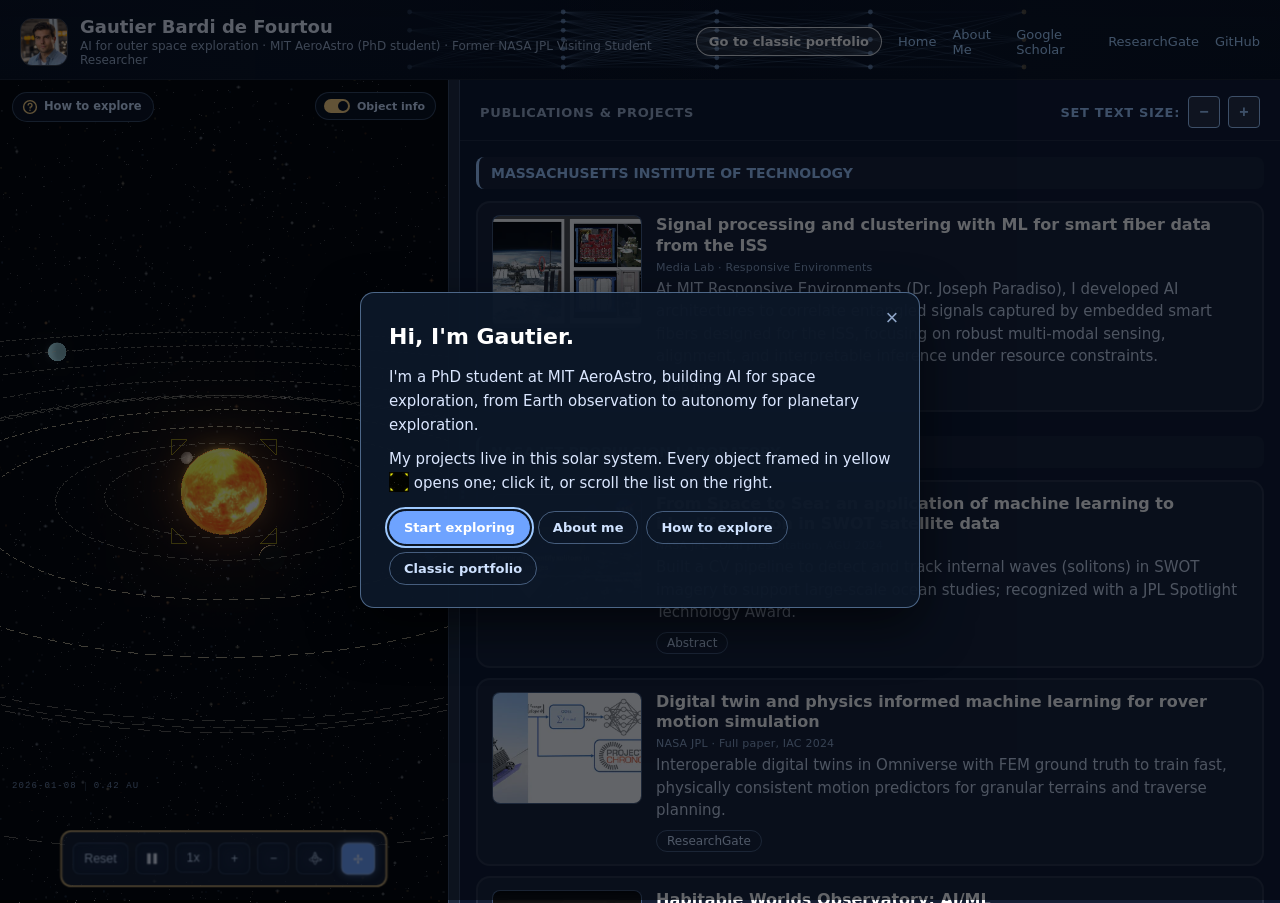
==== commit df73cbef: "Greet each visit with a short card instead of the open legend The page opened with the "How to explo" ====
--- a/index.html
+++ b/index.html
@@ -184,5 +184,6 @@
 <script src="demo/figure.js"></script>
 <script src="demo/moon-touch.js"></script>
 <script src="demo/mobile.js"></script>
+<script src="demo/welcome.js"></script>
 </body>
 </html>
--- a/css/reading.css
+++ b/css/reading.css
@@ -91,3 +91,56 @@
 .mobile-device .detail-content { padding: 14px 12px 22px; }
 .mobile-device .detail-grid { grid-template-columns: 1fr; gap: 14px; }
 .mobile-device .detail-facts { position: static; }
+
+/* ---- 3. the welcome card and the help button's pulse ------------------- */
+.wel-backdrop {
+  position: fixed; inset: 0; z-index: 7000;
+  display: flex; align-items: center; justify-content: center; padding: 16px;
+  background: rgba(2, 5, 12, .62);
+  opacity: 0; transition: opacity .3s ease;
+}
+.wel-backdrop.on { opacity: 1; }
+.wel-card {
+  position: relative; max-width: 560px; width: 100%;   /* four buttons on one row */
+  padding: 26px 28px 22px;
+  background: rgba(12, 23, 40, .97);
+  border: 1px solid rgba(158, 201, 255, .45);
+  border-radius: 14px;
+  box-shadow: 0 18px 50px rgba(0, 0, 0, .6);
+  color: #dbe7ff; font: 400 15px/1.6 Inter, system-ui, sans-serif;
+  /* comes down from above, as a banner would */
+  transform: translateY(-22px); transition: transform .35s ease;
+}
+.wel-backdrop.on .wel-card { transform: none; }
+.wel-card h2 { margin: 0 0 10px; font-size: 22px; color: #fff; }
+.wel-card p { margin: 0 0 10px; }
+.wel-ret { vertical-align: -4px; }
+.wel-x {
+  position: absolute; top: 8px; right: 10px; width: 34px; height: 34px;
+  background: none; border: 0; color: #8fa6c8; font-size: 22px; cursor: pointer;
+}
+.wel-x:hover { color: #fff; }
+.wel-actions { display: flex; flex-wrap: wrap; gap: 8px; margin-top: 16px; }
+.wel-actions button, .wel-actions a {
+  font: 600 13px/1 Inter, system-ui, sans-serif;
+  padding: 9px 14px; border-radius: 999px; cursor: pointer;
+  border: 1px solid rgba(158, 201, 255, .4); background: none;
+  color: #cfe2ff; text-decoration: none;
+}
+.wel-actions button:hover, .wel-actions a:hover { background: rgba(158, 201, 255, .14); }
+.wel-actions .wel-go { background: var(--selected); border-color: var(--selected); color: #fff; }
+.wel-actions .wel-go:hover { background: #82b1ff; }
+.wel-actions :focus-visible, .wel-x:focus-visible { outline: 2px solid #9ec9ff; outline-offset: 2px; }
+.mobile-device .wel-card { padding: 22px 18px 18px; font-size: 14px; }
+.mobile-device .wel-card h2 { font-size: 19px; }
+
+/* the help button pulses, same 2 s rhythm as the toolbar's glow, until used */
+.t3-replay.attn, .m-help.attn { animation: help-attn 2s ease-in-out infinite; }
+@keyframes help-attn {
+  50% { border-color: #ffd27f; color: #fff;
+        box-shadow: 0 0 0 4px rgba(255, 210, 127, .35), 0 0 18px 4px rgba(255, 210, 127, .45); }
+}
+@media (prefers-reduced-motion: reduce) {
+  .wel-backdrop, .wel-card { transition: none; }
+  .t3-replay.attn, .m-help.attn { animation: none; border-color: #ffd27f; }
+}
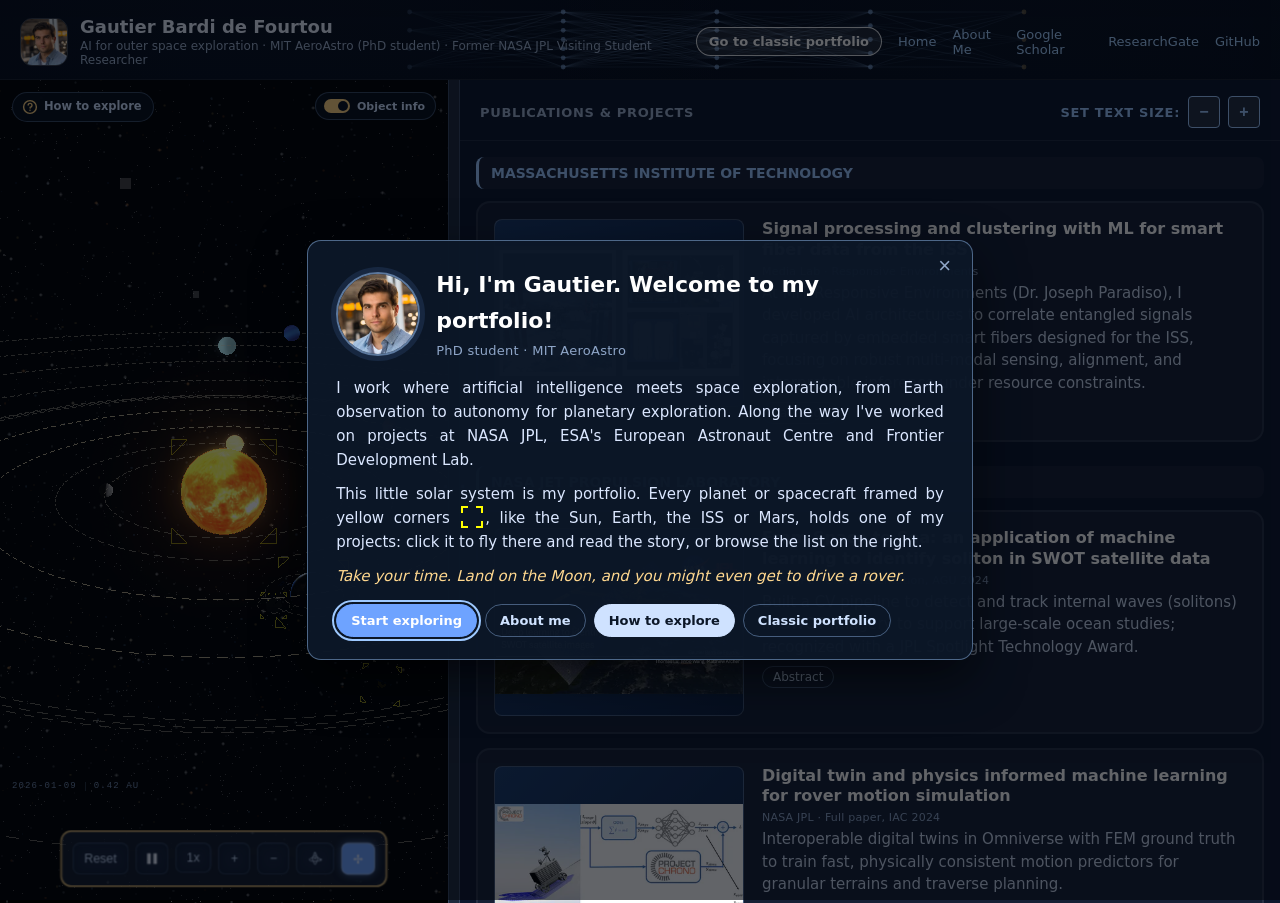
==== commit 2f27dd27: "Welcome card: name the portfolio, draw the yellow corners, widen on big screens The 24px bracket ima" ====
--- a/index.html
+++ b/index.html
@@ -88,7 +88,7 @@
 
     <div class="legend" id="legendText" onclick="toggleHelp()">
   <ul class="legend-list">
-    <li><b>Click</b> an object in yellow brackets <img class="legend-ret" src="images/brackets-legend.webp" width="24" height="24" alt="Four yellow corner brackets"> to open its project.</li>
+    <li><b>Click</b> an object in yellow corners <span class="ret legend-ret" role="img" aria-label="Four yellow corner brackets"></span>, like the Sun, Earth, the ISS or Mars, to open its project.</li>
     <li><b>Drag</b> to move the view, <b>scroll</b> to zoom.</li>
     <li>The <b>bar below</b> pauses, changes speed, rotates and resets:
       <span class="legend-bar-row"><svg class="legend-arrow" viewBox="0 0 16 28" aria-hidden="true"><path d="M8 2v20M2.5 16.5 8 22.5l5.5-6" fill="none" stroke="currentColor" stroke-width="2.4" stroke-linecap="round" stroke-linejoin="round"/></svg><img class="legend-bar" src="images/toolbar-legend.webp" width="370" height="87" alt="The toolbar: Reset, Pause, Speed, Zoom in and out, Rotate, Pan"><svg class="legend-arrow" viewBox="0 0 16 28" aria-hidden="true"><path d="M8 2v20M2.5 16.5 8 22.5l5.5-6" fill="none" stroke="currentColor" stroke-width="2.4" stroke-linecap="round" stroke-linejoin="round"/></svg></span></li>
--- a/css/reading.css
+++ b/css/reading.css
@@ -9,17 +9,18 @@
 
 /* ---- 1. the project list: thumbnail, title, where, summary, chips -------- */
 html:not(.mobile-device) .pub-card {
-  display: flex; gap: 14px; align-items: flex-start;
-  padding: 12px 14px; margin-bottom: 10px;
+  display: flex; gap: 18px; align-items: flex-start;
+  padding: 16px; margin-bottom: 14px;
 }
 html:not(.mobile-device) .pub-card::after { content: none; }
+/* The figure keeps the original portfolio's place and size (250 px, scaled
+   by updateImageSizes with the panel, 150-350) and is shown whole: these are
+   scientific figures. Only the text beside it got shorter. */
 html:not(.mobile-device) .pub-image {
-  float: none; margin: 0; width: 150px; max-width: 30%;
-  /* a 4:3 thumbnail; updateImageSizes() writes an inline min-height sized
-     for the old figures, which made every thumbnail a square crop */
+  float: none; margin: 0; width: 250px; max-width: 45%;
   aspect-ratio: 4 / 3; height: auto; min-height: 0 !important;
 }
-html:not(.mobile-device) .pub-image img { object-fit: cover; }
+html:not(.mobile-device) .pub-image img { object-fit: contain; }
 html:not(.mobile-device) .pub-content { flex: 1; min-width: 0; }
 html:not(.mobile-device) .pub-header { margin-bottom: 4px; }
 html:not(.mobile-device) .pub-title { color: #fff; }
@@ -83,7 +84,10 @@
 }
 .detail-links.pub-chips a:hover { transform: none; background: rgba(158, 201, 255, .14); }
 .detail-main .detail-desc {
-  text-align: left; line-height: 1.75; color: #c9d6ec; max-width: 70ch;
+  /* justified, as asked; hyphenation (the page is lang="en") keeps the
+     word spacing even instead of opening gaps on short lines */
+  text-align: justify; hyphens: auto; -webkit-hyphens: auto;
+  line-height: 1.75; color: #c9d6ec; max-width: 70ch;
 }
 .detail-main .detail-desc strong { color: #fff; font-weight: 600; }
 .detail-main .detail-subsection h4 { color: #fff; }
@@ -101,7 +105,7 @@
 }
 .wel-backdrop.on { opacity: 1; }
 .wel-card {
-  position: relative; max-width: 560px; width: 100%;   /* four buttons on one row */
+  position: relative; max-width: clamp(600px, 52vw, 760px); width: 100%;   /* grows on wide screens */
   padding: 26px 28px 22px;
   background: rgba(12, 23, 40, .97);
   border: 1px solid rgba(158, 201, 255, .45);
@@ -112,9 +116,31 @@
   transform: translateY(-22px); transition: transform .35s ease;
 }
 .wel-backdrop.on .wel-card { transform: none; }
-.wel-card h2 { margin: 0 0 10px; font-size: 22px; color: #fff; }
-.wel-card p { margin: 0 0 10px; }
-.wel-ret { vertical-align: -4px; }
+.wel-card h2 { margin: 0; font-size: 22px; color: #fff; }
+.wel-head { display: flex; align-items: center; gap: 16px; margin-bottom: 14px; }
+.wel-photo {
+  width: 84px; height: 84px; border-radius: 50%; object-fit: cover; flex: 0 0 auto;
+  border: 2px solid rgba(158, 201, 255, .55);
+  box-shadow: 0 0 0 5px rgba(110, 163, 255, .12);
+}
+.wel-sub { margin-top: 3px; font-size: 13px; color: #8fa6c8; letter-spacing: .02em; }
+.wel-tease { color: #ffd88f; font-style: italic; }
+.wel-card p { margin: 0 0 10px; text-align: justify; hyphens: auto; -webkit-hyphens: auto; }
+/* the map's yellow corner brackets, drawn in CSS so they stay crisp at any size */
+.ret {
+  --c: #ffff00; --l: 32%; --w: 2px;
+  display: inline-block; width: 22px; height: 22px; vertical-align: -5px; margin: 0 2px;
+  background:
+    linear-gradient(var(--c) 0 0) top    left  / var(--l) var(--w),
+    linear-gradient(var(--c) 0 0) top    left  / var(--w) var(--l),
+    linear-gradient(var(--c) 0 0) top    right / var(--l) var(--w),
+    linear-gradient(var(--c) 0 0) top    right / var(--w) var(--l),
+    linear-gradient(var(--c) 0 0) bottom left  / var(--l) var(--w),
+    linear-gradient(var(--c) 0 0) bottom left  / var(--w) var(--l),
+    linear-gradient(var(--c) 0 0) bottom right / var(--l) var(--w),
+    linear-gradient(var(--c) 0 0) bottom right / var(--w) var(--l);
+  background-repeat: no-repeat;
+}
 .wel-x {
   position: absolute; top: 8px; right: 10px; width: 34px; height: 34px;
   background: none; border: 0; color: #8fa6c8; font-size: 22px; cursor: pointer;
@@ -130,15 +156,25 @@
 .wel-actions button:hover, .wel-actions a:hover { background: rgba(158, 201, 255, .14); }
 .wel-actions .wel-go { background: var(--selected); border-color: var(--selected); color: #fff; }
 .wel-actions .wel-go:hover { background: #82b1ff; }
+.wel-actions .wel-help { background: #cfe2ff; border-color: #cfe2ff; color: #0c1728; }
+.wel-actions .wel-help:hover { background: #e4eeff; }
 .wel-actions :focus-visible, .wel-x:focus-visible { outline: 2px solid #9ec9ff; outline-offset: 2px; }
 .mobile-device .wel-card { padding: 22px 18px 18px; font-size: 14px; }
 .mobile-device .wel-card h2 { font-size: 19px; }
 
 /* the help button pulses, same 2 s rhythm as the toolbar's glow, until used */
-.t3-replay.attn, .m-help.attn { animation: help-attn 2s ease-in-out infinite; }
+/* Until first used it is light blue, the selected-button blue, and pulses
+   a yellow ring; the first click drops the class and it goes back to the
+   quiet dark pill. */
+.t3-replay.attn, .m-help.attn {
+  background: var(--selected); border-color: #cfe2ff; color: #fff;
+  animation: help-attn 2s ease-in-out infinite;
+}
+.t3-replay.attn svg, .m-help.attn svg { color: #fff; }
 @keyframes help-attn {
-  50% { border-color: #ffd27f; color: #fff;
-        box-shadow: 0 0 0 4px rgba(255, 210, 127, .35), 0 0 18px 4px rgba(255, 210, 127, .45); }
+  0%, 100% { box-shadow: 0 0 0 0 rgba(255, 210, 127, 0), 0 4px 14px rgba(0, 0, 0, .4); }
+  50% { border-color: #ffd27f;
+        box-shadow: 0 0 0 5px rgba(255, 210, 127, .45), 0 0 24px 6px rgba(110, 163, 255, .7); }
 }
 @media (prefers-reduced-motion: reduce) {
   .wel-backdrop, .wel-card { transition: none; }
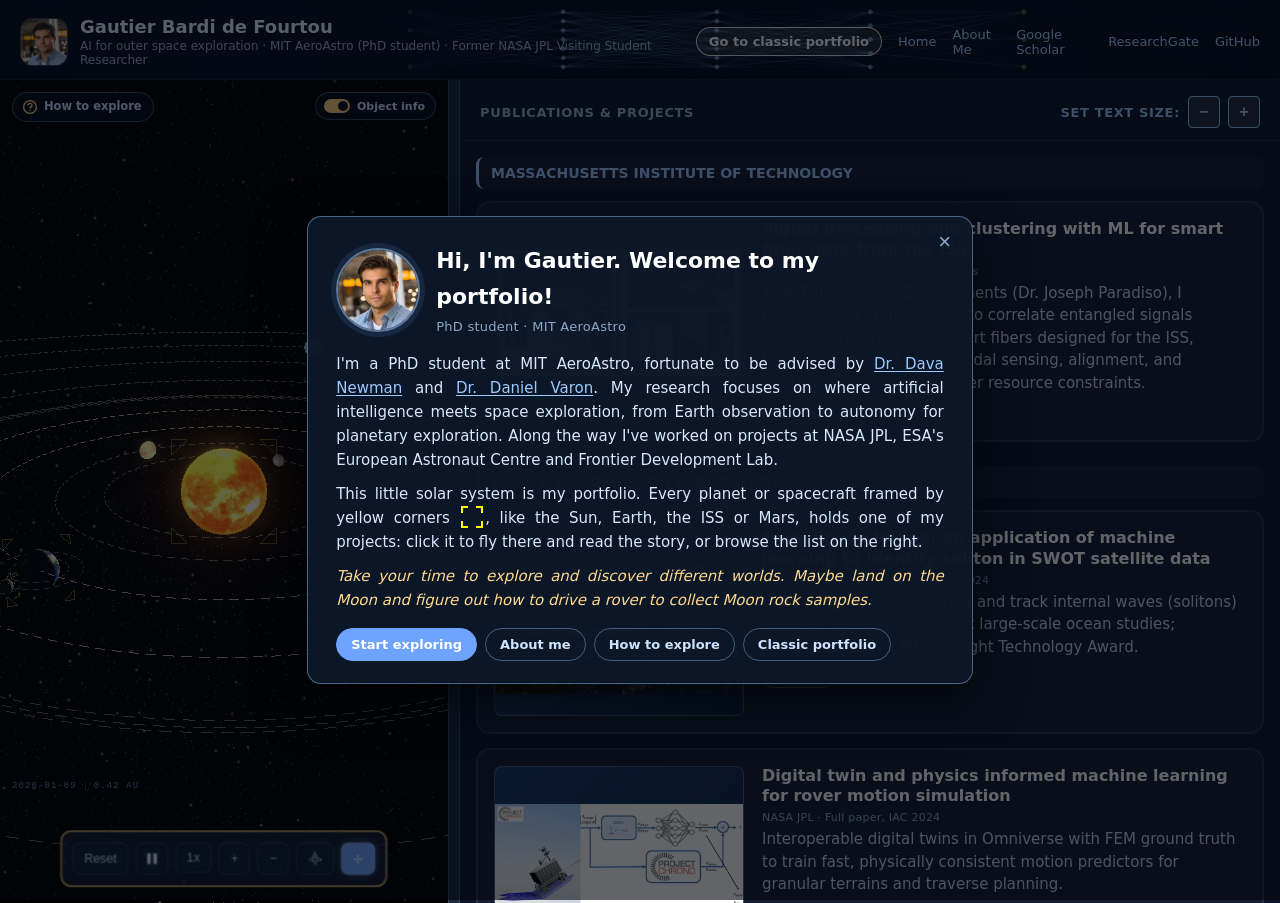
==== commit 50c14c19: "Show the welcome card before the 3D scene loads, and load it behind the card The card was created by" ====
--- a/index.html
+++ b/index.html
@@ -154,6 +154,8 @@
   <div class="hover-hint" id="hoverHint"></div>
   </section>
 </div>
+<!-- first, so the card is up while the 3D scene below loads behind it -->
+<script src="demo/welcome.js"></script>
 <script src="vendor/three.min.js"></script>
 <script src="js/planets-real.js"></script>
 <script src="js/sun-activity.js"></script>
@@ -184,6 +186,5 @@
 <script src="demo/figure.js"></script>
 <script src="demo/moon-touch.js"></script>
 <script src="demo/mobile.js"></script>
-<script src="demo/welcome.js"></script>
 </body>
 </html>
--- a/css/reading.css
+++ b/css/reading.css
@@ -125,6 +125,9 @@
 }
 .wel-sub { margin-top: 3px; font-size: 13px; color: #8fa6c8; letter-spacing: .02em; }
 .wel-tease { color: #ffd88f; font-style: italic; }
+.wel-card:focus { outline: none; }
+.wel-card p a { color: #9ec9ff; text-decoration: underline; text-underline-offset: 2px; }
+.wel-card p a:hover { color: #fff; }
 .wel-card p { margin: 0 0 10px; text-align: justify; hyphens: auto; -webkit-hyphens: auto; }
 /* the map's yellow corner brackets, drawn in CSS so they stay crisp at any size */
 .ret {
@@ -156,8 +159,6 @@
 .wel-actions button:hover, .wel-actions a:hover { background: rgba(158, 201, 255, .14); }
 .wel-actions .wel-go { background: var(--selected); border-color: var(--selected); color: #fff; }
 .wel-actions .wel-go:hover { background: #82b1ff; }
-.wel-actions .wel-help { background: #cfe2ff; border-color: #cfe2ff; color: #0c1728; }
-.wel-actions .wel-help:hover { background: #e4eeff; }
 .wel-actions :focus-visible, .wel-x:focus-visible { outline: 2px solid #9ec9ff; outline-offset: 2px; }
 .mobile-device .wel-card { padding: 22px 18px 18px; font-size: 14px; }
 .mobile-device .wel-card h2 { font-size: 19px; }
--- a/demo/tour3.css
+++ b/demo/tour3.css
@@ -196,7 +196,8 @@
    blue as a selected button (var(--selected), the Pan button at the far
    right) and a pulsing yellow glow, so the picture in the legend and the bar are
    matched at a glance. */
-html:not(.mobile-device) .left:has(#legendText.active) .controls {
+html:not(.mobile-device) .left:has(#legendText.active) .controls,
+html:not(.mobile-device) .controls.attn {   /* first visit, until a tool is used */
   background: var(--selected);
   animation: tb-blink 2s ease-in-out infinite;
 }
@@ -215,5 +216,6 @@
 }
 @media (prefers-reduced-motion: reduce) {
   html:not(.mobile-device) .left:has(#legendText.active) .controls,
+  html:not(.mobile-device) .controls.attn,
   html:not(.mobile-device) .left:has(#legendText.active) .obj-toggle { animation: none; }
 }
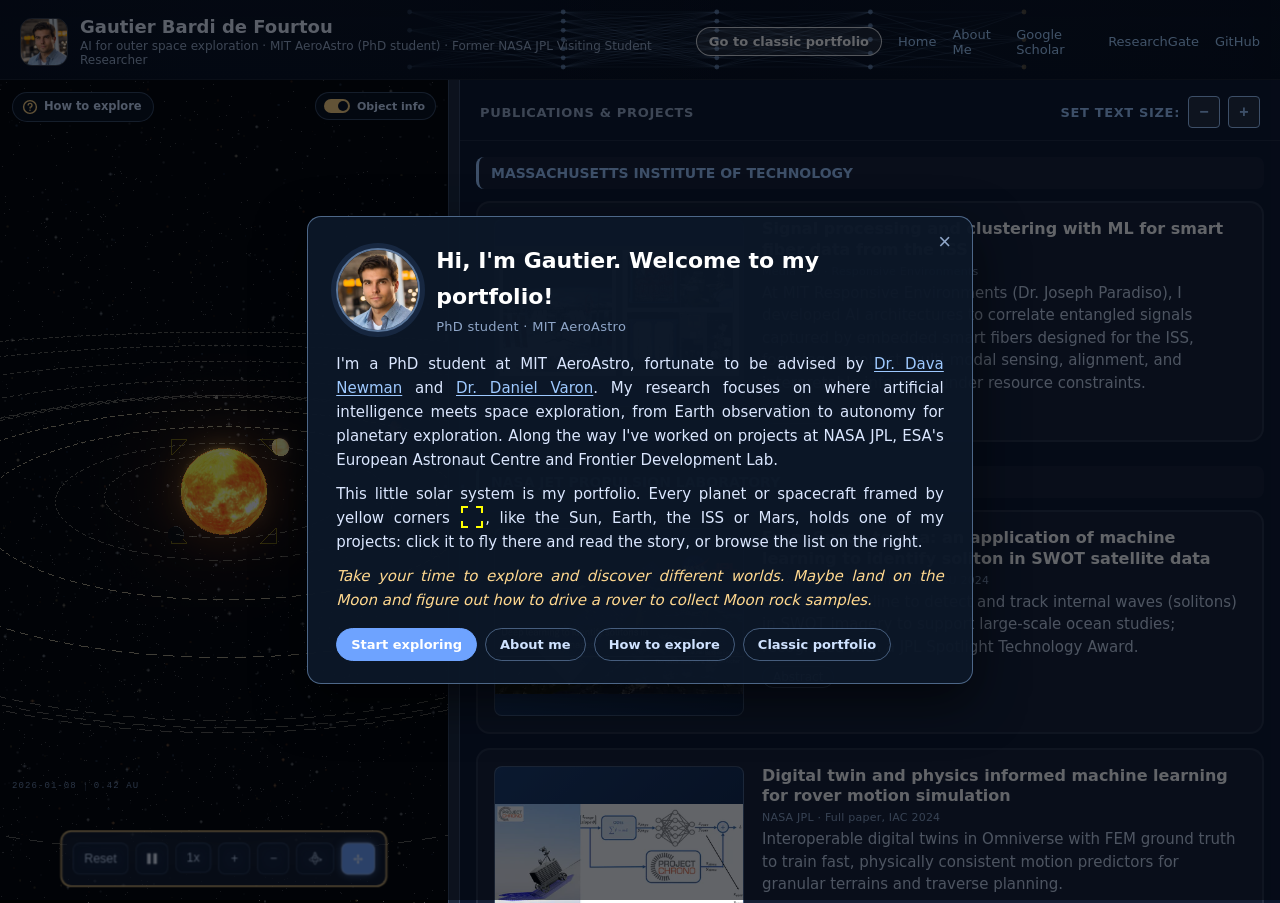
==== commit 4150ee05: "Have the Sun complete on the first frame instead of appearing late Hiding the Sun until its map arri" ====
--- a/index.html
+++ b/index.html
@@ -14,6 +14,9 @@
   }
 })();
 </script>
+<!-- The Sun's surface, requested before anything else: the Sun stays hidden
+     until it is on (sun-activity.js), so it must not wait behind the 3D code. -->
+<link rel="preload" as="image" href="assets/textures/1k_sun.webp" fetchpriority="high">
 <link rel="stylesheet" href="css/main.css">
 <link rel="stylesheet" href="css/reading.css">
 <link rel="stylesheet" href="demo/hover-info.css">
--- a/demo/tour3.css
+++ b/demo/tour3.css
@@ -192,12 +192,10 @@
   border-color: rgba(255, 210, 127, .75);
   background: rgba(110, 163, 255, .16);   /* light blue tint, still see-through */
 }
-/* While "How to explore" is open the bar it talks about lights up: the same
-   blue as a selected button (var(--selected), the Pan button at the far
-   right) and a pulsing yellow glow, so the picture in the legend and the bar are
-   matched at a glance. */
-html:not(.mobile-device) .left:has(#legendText.active) .controls,
-html:not(.mobile-device) .controls.attn {   /* first visit, until a tool is used */
+/* First visit: the bar is the selected-button blue with a pulsing yellow
+   glow until the visitor uses a tool, opens "How to explore" or opens a
+   project (welcome.js removes .attn); then it is back to the tint above. */
+html:not(.mobile-device) .controls.attn {
   background: var(--selected);
   animation: tb-blink 2s ease-in-out infinite;
 }
@@ -215,7 +213,6 @@
   50% { box-shadow: 0 0 0 4px rgba(255, 210, 127, .4), 0 0 22px 4px rgba(255, 210, 127, .55); }
 }
 @media (prefers-reduced-motion: reduce) {
-  html:not(.mobile-device) .left:has(#legendText.active) .controls,
   html:not(.mobile-device) .controls.attn,
   html:not(.mobile-device) .left:has(#legendText.active) .obj-toggle { animation: none; }
 }
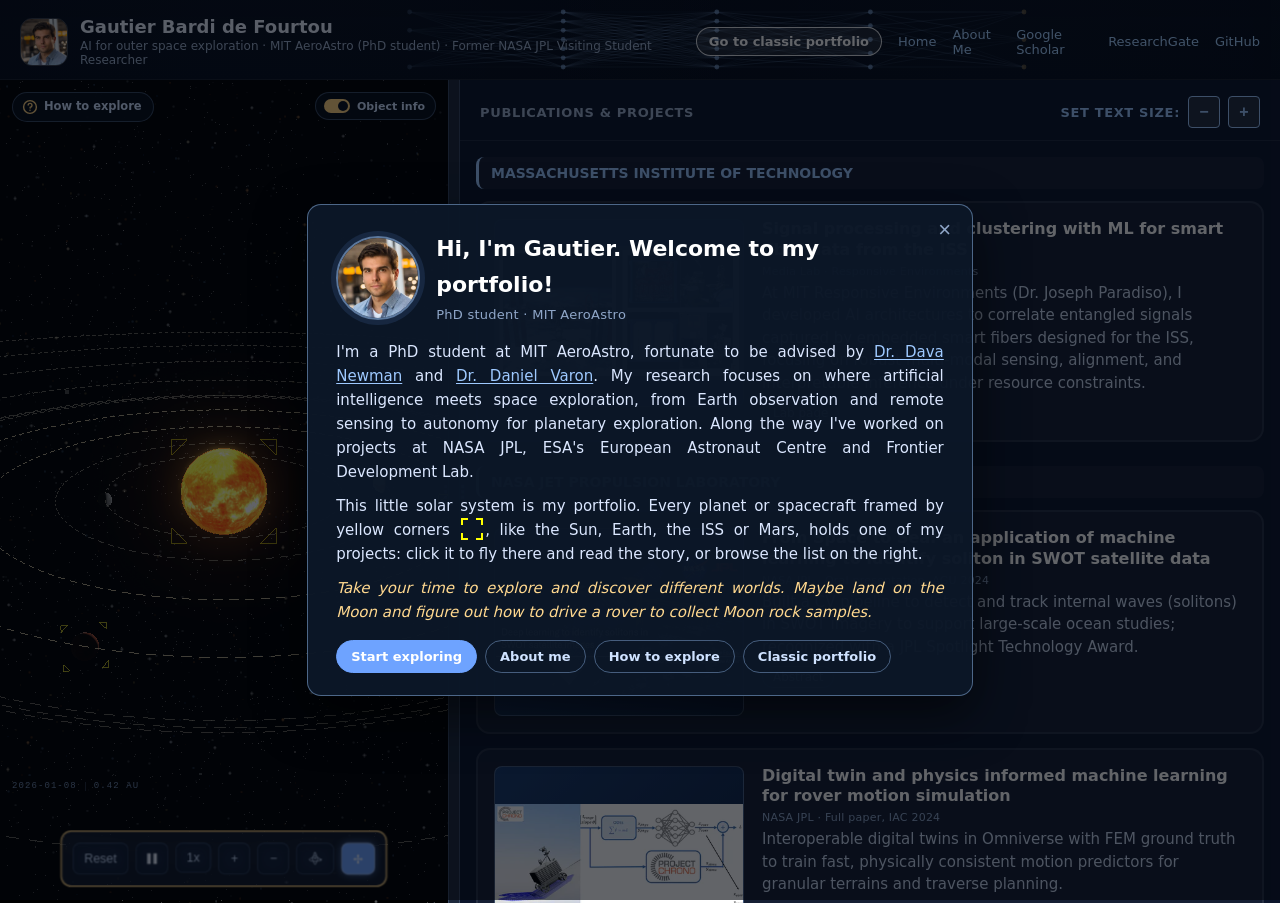
==== commit 1b5cdfd4: "Give the site a sun favicon An orange sun with short rays, drawn to read at 16 px on light and dark " ====
--- a/index.html
+++ b/index.html
@@ -14,6 +14,9 @@
   }
 })();
 </script>
+<link rel="icon" href="favicon.svg" type="image/svg+xml">
+<link rel="icon" href="favicon-32.png" type="image/png" sizes="32x32">
+<link rel="apple-touch-icon" href="apple-touch-icon.png">
 <!-- The Sun's surface, requested before anything else: the Sun stays hidden
      until it is on (sun-activity.js), so it must not wait behind the 3D code. -->
 <link rel="preload" as="image" href="assets/textures/1k_sun.webp" fetchpriority="high">
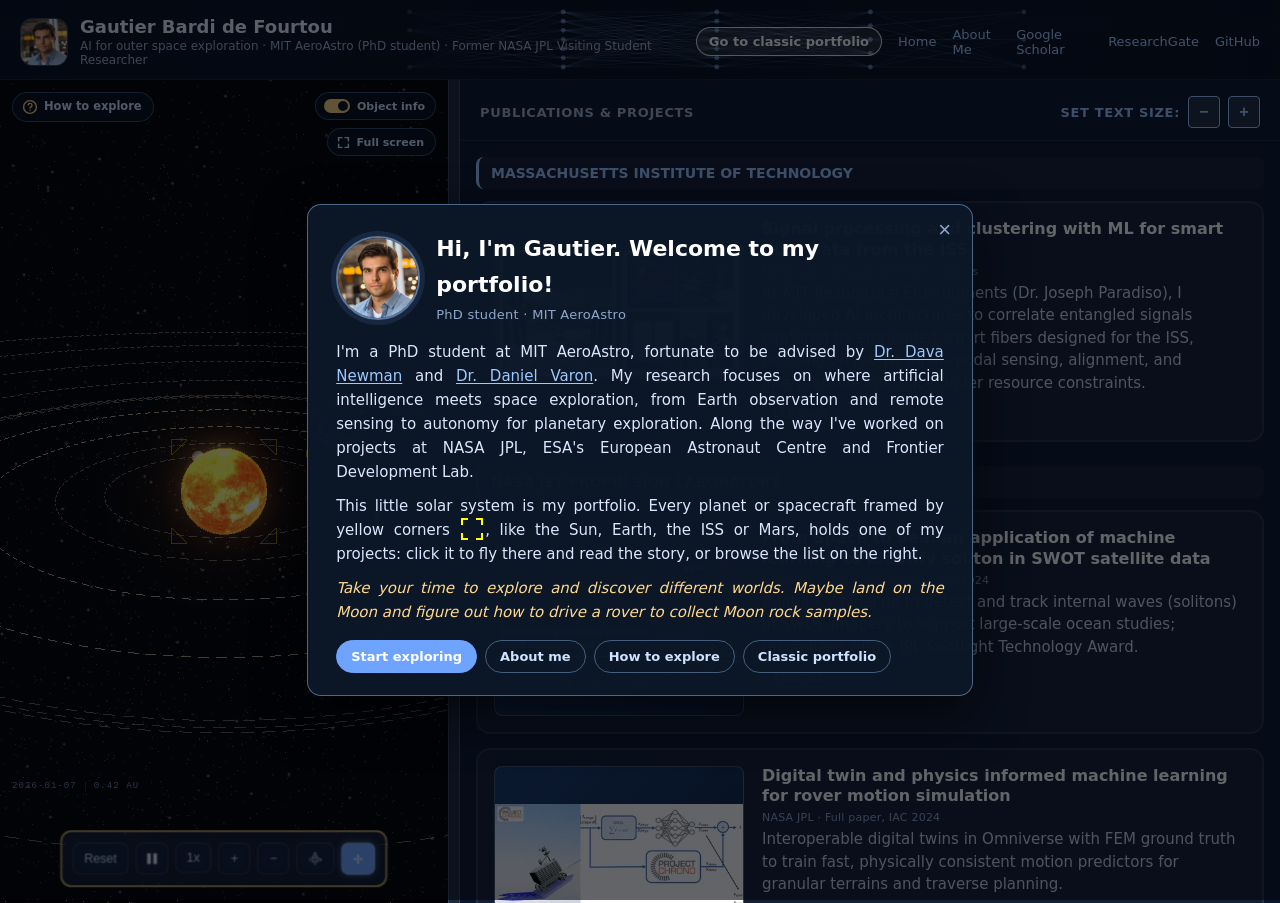
==== commit 972904a0: "Keep the visitor's panel split, and add Full screen and Reset layout Dragging the divider used to la" ====
--- a/index.html
+++ b/index.html
@@ -190,6 +190,7 @@
 <script src="demo/tour3.js"></script>
 <script src="demo/neural.js"></script>
 <script src="demo/figure.js"></script>
+<script src="demo/layout.js"></script>
 <script src="demo/moon-touch.js"></script>
 <script src="demo/mobile.js"></script>
 </body>
--- a/css/reading.css
+++ b/css/reading.css
@@ -181,3 +181,27 @@
   .wel-backdrop, .wel-card { transition: none; }
   .t3-replay.attn, .m-help.attn { animation: none; border-color: #ffd27f; }
 }
+
+/* ---- 4. map buttons: full screen, reset layout (demo/layout.js) ---------- */
+/* Under Object info, in the same pill style (hover-info.css .obj-toggle). */
+.map-layout {
+  position: absolute; top: 48px; right: 12px; z-index: 62;
+  display: flex; flex-direction: column; align-items: flex-end; gap: 8px;
+}
+.map-btn {
+  display: flex; align-items: center; gap: 7px;
+  height: 28px; padding: 0 11px 0 9px; border-radius: 999px;
+  font: 600 11px/1 Inter, system-ui, sans-serif;
+  color: #cfe2ff; background: rgba(9, 16, 30, .88);
+  border: 1px solid rgba(158, 201, 255, .3);
+  box-shadow: 0 4px 14px rgba(0, 0, 0, .4);
+  backdrop-filter: blur(8px);
+  cursor: pointer; white-space: nowrap;
+  transition: color .15s, border-color .15s, background .15s;
+}
+.map-btn:hover { color: #fff; border-color: #9ec9ff; background: rgba(158, 201, 255, .18); }
+.map-btn:focus-visible { outline: 2px solid #9ec9ff; outline-offset: 2px; }
+.map-btn[hidden] { display: none; }
+/* Reset layout only shows once the divider has been moved: make it obvious */
+.map-reset { color: #ffd27f; border-color: rgba(255, 210, 127, .55); }
+.map-reset:hover { color: #fff; border-color: #ffd27f; background: rgba(255, 210, 127, .16); }
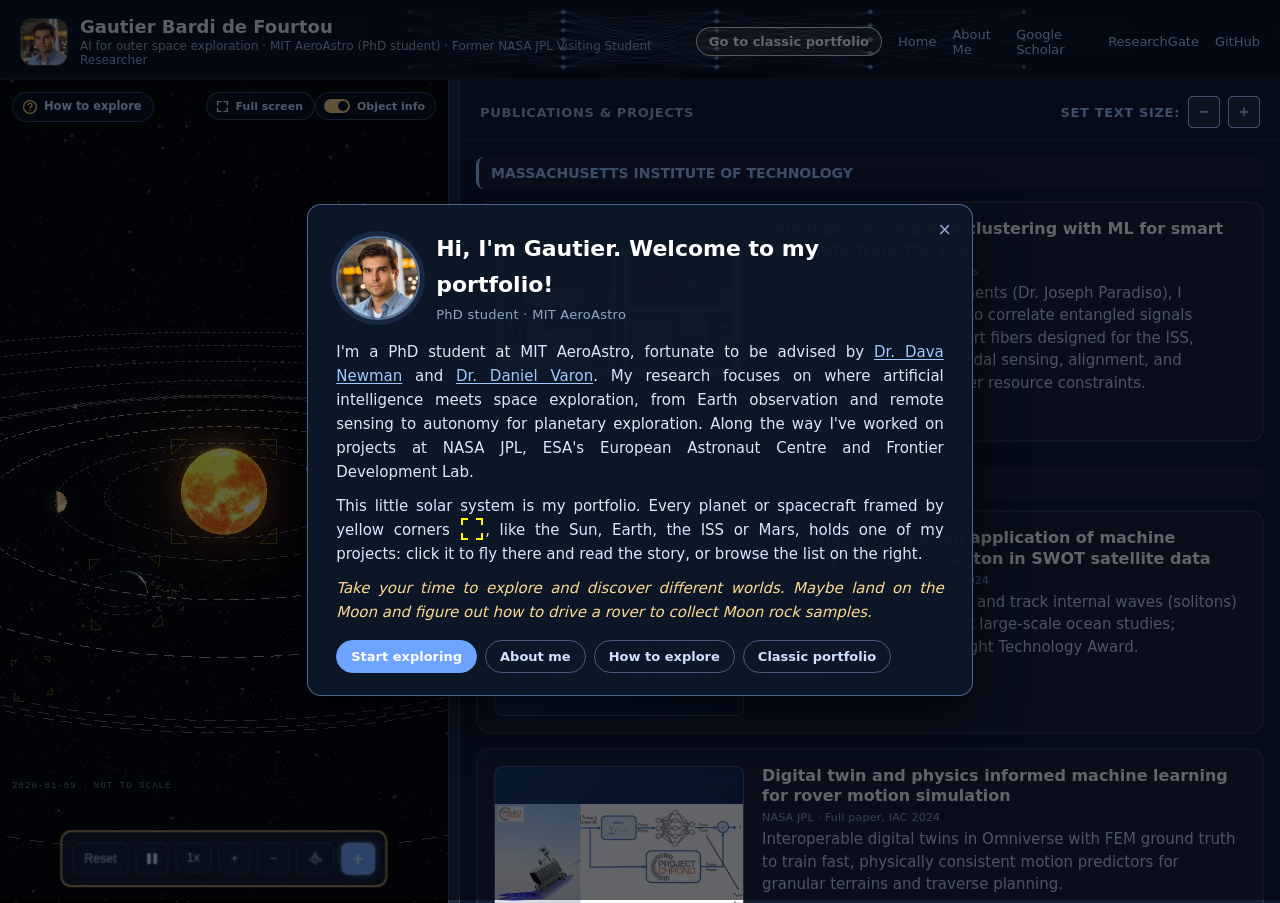
==== commit 3db690f4: "Say the map is not to scale, and drop the made-up AU scale readout The map is an illustration: sizes" ====
--- a/index.html
+++ b/index.html
@@ -100,6 +100,7 @@
       <span class="legend-bar-row"><svg class="legend-arrow" viewBox="0 0 16 28" aria-hidden="true"><path d="M8 2v20M2.5 16.5 8 22.5l5.5-6" fill="none" stroke="currentColor" stroke-width="2.4" stroke-linecap="round" stroke-linejoin="round"/></svg><img class="legend-bar" src="images/toolbar-legend.webp" width="370" height="87" alt="The toolbar: Reset, Pause, Speed, Zoom in and out, Rotate, Pan"><svg class="legend-arrow" viewBox="0 0 16 28" aria-hidden="true"><path d="M8 2v20M2.5 16.5 8 22.5l5.5-6" fill="none" stroke="currentColor" stroke-width="2.4" stroke-linecap="round" stroke-linejoin="round"/></svg></span></li>
     <li>Click the <b>Moon</b> to land and drive a rover.</li>
     <li><b>Object info</b>, top right, shows or hides the label on what you point at.</li>
+    <li>Sizes and distances are <b>not to scale</b>, and are not meant to be: the map is an illustration.</li>
   </ul>
   <div class="legend-close">Click to close</div>
 </div>
--- a/css/reading.css
+++ b/css/reading.css
@@ -183,11 +183,18 @@
 }
 
 /* ---- 4. map buttons: full screen, reset layout (demo/layout.js) ---------- */
-/* Under Object info, in the same pill style (hover-info.css .obj-toggle). */
+/* Top row, left of Object info (hover-info.css .obj-toggle, top 12 right 12,
+   113 px wide), in the same pill style: one fixed place in every mode, above
+   the VIPER mission readout (#missionHud, top 64). Reset panel sizes hangs
+   under it. */
 .map-layout {
-  position: absolute; top: 48px; right: 12px; z-index: 62;
+  position: absolute; top: 12px; right: 133px; z-index: 62;
   display: flex; flex-direction: column; align-items: flex-end; gap: 8px;
 }
+/* a narrow panel (a project open at 26%) keeps the icon only, clear of
+   How to explore on the left (layout.js sets .narrow) */
+.map-layout.narrow .map-full span { display: none; }
+.map-layout.narrow .map-full { padding: 0 8px; }
 .map-btn {
   display: flex; align-items: center; gap: 7px;
   height: 28px; padding: 0 11px 0 9px; border-radius: 999px;
@@ -202,6 +209,35 @@
 .map-btn:hover { color: #fff; border-color: #9ec9ff; background: rgba(158, 201, 255, .18); }
 .map-btn:focus-visible { outline: 2px solid #9ec9ff; outline-offset: 2px; }
 .map-btn[hidden] { display: none; }
-/* Reset layout only shows once the divider has been moved: make it obvious */
+/* Reset panel sizes only shows once the divider has been moved: make it obvious */
 .map-reset { color: #ffd27f; border-color: rgba(255, 210, 127, .55); }
 .map-reset:hover { color: #fff; border-color: #ffd27f; background: rgba(255, 210, 127, .16); }
+/* while driving, Reset panel sizes drops below the mission readout
+   (64 + 143 px tall) instead of covering it; Full screen stays put */
+.left:has(#missionHud.visible) .map-reset { margin-top: 179px; }
+
+/* ---- 5. full screen: project card on hover, signature (layout.js) -------- */
+.fs-card, .fs-sign { display: none; }
+.left:fullscreen .fs-sign {
+  display: block; position: absolute; left: 16px; bottom: 14px; z-index: 61;
+  font: 400 12px/1.4 Inter, system-ui, sans-serif; letter-spacing: .02em;
+  color: rgba(207, 226, 255, .62); pointer-events: none;
+}
+.left:fullscreen .fs-sign b { font-weight: 600; color: rgba(255, 255, 255, .8); }
+.left:fullscreen .fs-card:not([hidden]) {
+  display: flex; gap: 12px; align-items: flex-start;
+  position: absolute; left: 0; top: 0; z-index: 70; width: 360px;
+  padding: 10px; text-align: left; cursor: pointer;
+  background: rgba(9, 16, 30, .9); border: 1px solid rgba(158, 201, 255, .35);
+  border-radius: 12px; box-shadow: 0 10px 30px rgba(0, 0, 0, .55);
+  backdrop-filter: blur(8px); color: #dbe7ff;
+  font: 400 12px/1.45 Inter, system-ui, sans-serif;
+  transition: border-color .15s, opacity .3s;
+}
+.left:fullscreen .fs-card:hover { border-color: #ffd27f; }
+/* ignored for 3 s while the pointer rests on the object (layout.js) */
+.left:fullscreen .fs-card.fs-fade { opacity: 0; }
+.fs-card img { width: 132px; height: 88px; object-fit: contain; flex: 0 0 auto; border-radius: 6px; background: #0b1424; }
+.fs-txt { display: flex; flex-direction: column; gap: 4px; min-width: 0; }
+.fs-txt b { font-size: 13px; line-height: 1.3; color: #fff; }
+.fs-txt em { font-style: normal; font-weight: 600; color: #ffd27f; }
